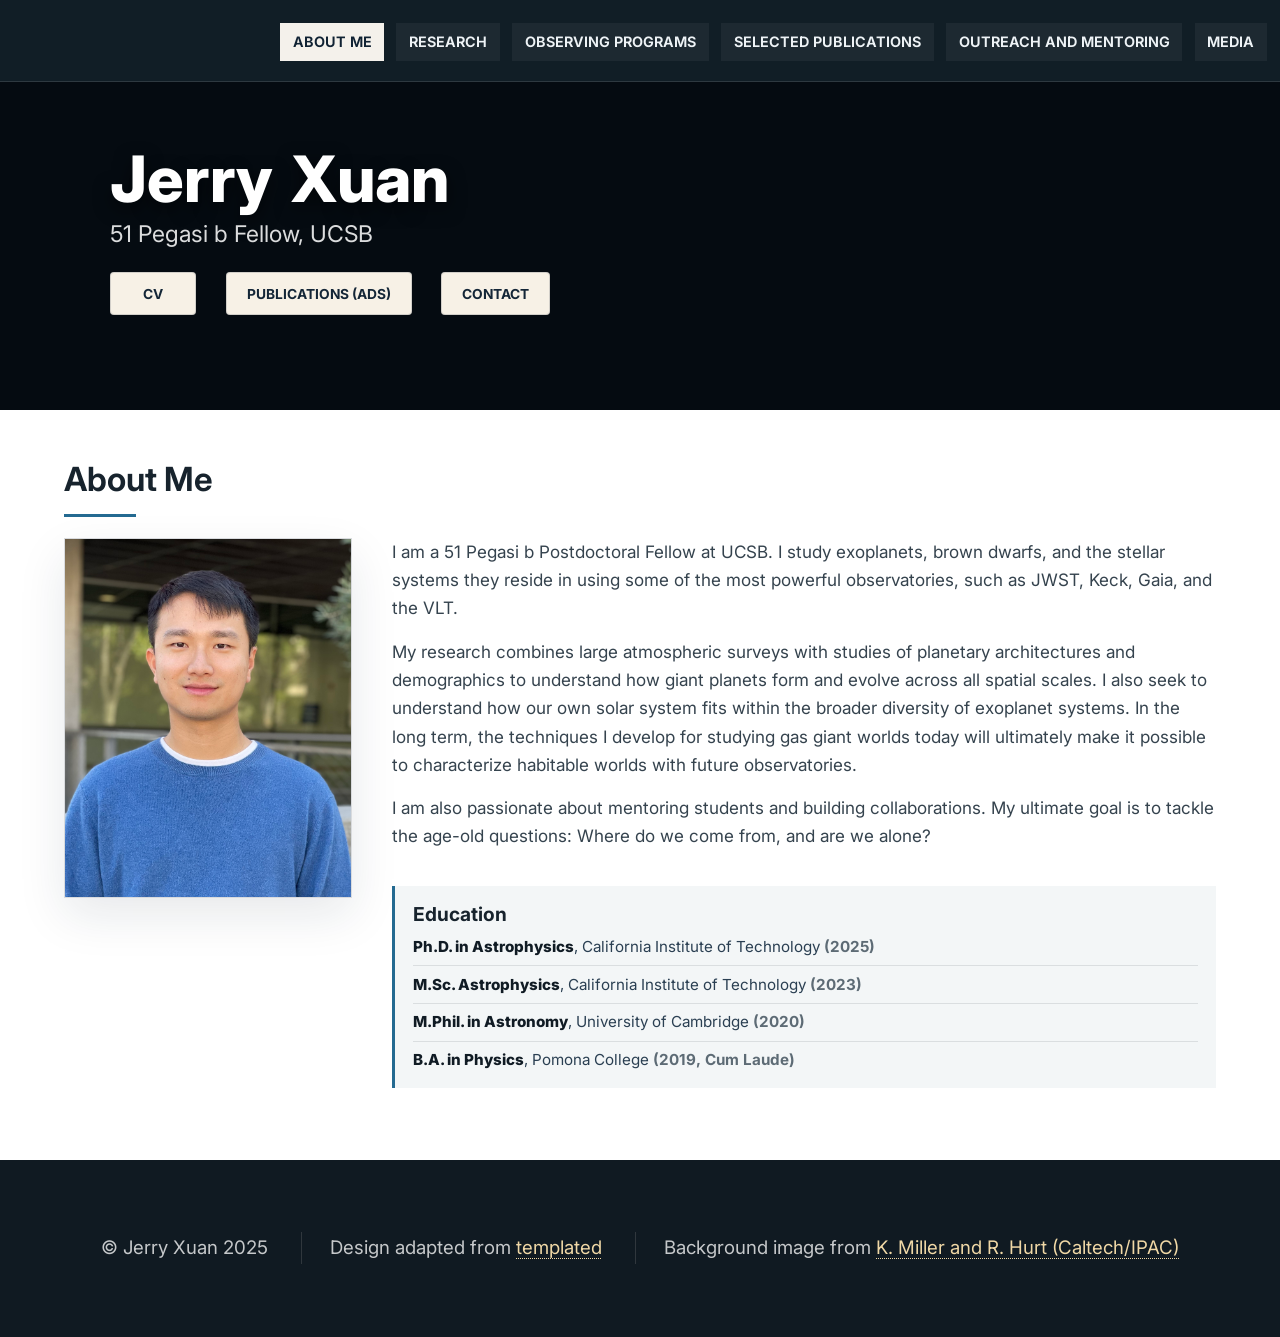
==== index.html @ 03e582b6 "Set site content width to 90 percent" ====
<html><head>
		<title>Jerry Xuan</title>
		<meta charset="utf-8">
		<meta name="viewport" content="width=device-width, initial-scale=1">
		<link rel="stylesheet" href="assets/css/main.css">
		<link rel="icon" href="images/icon.png">
		<link rel="stylesheet" href="assets/css/site-custom.css?v=20261012-margins-6">
		<script type="text/javascript" async="" src="https://www.google-analytics.com/analytics.js"></script><script type="text/javascript" async="" src="https://www.googletagmanager.com/gtag/js?id=G-922QBD04SS&amp;l=dataLayer&amp;cx=c"></script><script async="" src="https://www.googletagmanager.com/gtag/js?id=UA-130484252-1"></script>
		<script>
		  window.dataLayer = window.dataLayer || [];
		  function gtag(){dataLayer.push(arguments);}
		  gtag('js', new Date());
		  gtag('config', 'UA-130484252-1');
		</script>
	</head>
	<body class="landing">

		<!-- Header -->
			<header id="header" class="alt">
					<nav id="nav">
						<ul>
							<li><a href="index.html" class="tab-link active" aria-current="page">About Me</a></li>
							<li><a href="research.html" class="tab-link">Research</a></li>
							<li><a href="observing.html" class="tab-link">Observing Programs</a></li>
							<li><a href="publications.html" class="tab-link">Selected Publications</a></li>
							<li><a href="outreach.html" class="tab-link">Outreach and Mentoring</a></li>
							<li><a href="media.html" class="tab-link">Media</a></li>
						</ul>
					</nav>
				</header>

	<!-- Banner -->
		<section id="banner">
			<h2>Jerry Xuan</h2>
			<p>51 Pegasi b Fellow, UCSB</p>
			<ul class="actions">
				<li><a href="CV_withbib_may2026.pdf" class="button special small">CV</a></li>
				<li><a href="https://ui.adsabs.harvard.edu/search/p_=0&q=orcid%3A%220000-0002-6618-1137&sort=date%20desc%2C%20bibcode%20desc" class="button special small">Publications (ADS)</a></li>
				<li><a href="mailto:jxuan@ucsb.edu" class="button special small">Contact</a></li>
			</ul>
		</section>

		<section id="about" class="wrapper style1">
			<div class="container">
				<header class="major special">
					<h2>About Me</h2>
				</header>
				<div class="about-profile">
					<div class="about-photo">
						<img src="images/cahill.jpg" alt="Jerry Xuan">
					</div>
					<div class="about-text">
						<p>I am a 51 Pegasi b Postdoctoral Fellow at UCSB. I study exoplanets, brown dwarfs, and the stellar systems they reside in using some of the most powerful observatories, such as JWST, Keck, Gaia, and the VLT.</p>
						<p>My research combines large atmospheric surveys with studies of planetary architectures and demographics to understand how giant planets form and evolve across all spatial scales. I also seek to understand how our own solar system fits within the broader diversity of exoplanet systems. In the long term, the techniques I develop for studying gas giant worlds today will ultimately make it possible to characterize habitable worlds with future observatories.</p>
						<p>I am also passionate about mentoring students and building collaborations. My ultimate goal is to tackle the age-old questions: Where do we come from, and are we alone?</p>
					</div>
					<div class="education-section">
						<h3>Education</h3>
						<div class="education-entry">
							<p class="education-line"><b>Ph.D. in Astrophysics</b>, California Institute of Technology <span>(2025)</span></p>
						</div>
						<div class="education-entry">
							<p class="education-line"><b>M.Sc. Astrophysics</b>, California Institute of Technology <span>(2023)</span></p>
						</div>
						<div class="education-entry">
							<p class="education-line"><b>M.Phil. in Astronomy</b>, University of Cambridge <span>(2020)</span></p>
						</div>
						<div class="education-entry">
							<p class="education-line"><b>B.A. in Physics</b>, Pomona College <span>(2019, Cum Laude)</span></p>
						</div>
					</div>
				</div>
			</div>
		</section>

		<!-- Footer -->
			<footer id="footer">
				<div class="container">
					<ul class="copyright" style="font-size:14pt">
						<li>© Jerry Xuan 2025</li>
						<li>Design adapted from <a style="font-family:monospace; color:#3296d9;" href="http://templated.co">templated</a></li>
						<li>Background image from <a style="font-family:monospace; color:#3296d9;" href="https://www.nature.com/articles/s41586-024-08064-x">K. Miller and R. Hurt (Caltech/IPAC)</a></li>
					</ul>
				</div>
			</footer>

		<!-- Scripts -->
			<script src="assets/js/jquery.min.js"></script>
			<script src="assets/js/skel.min.js"></script>
			<script src="assets/js/util.js"></script>
			<script src="assets/js/main.js?v=20260705-publications"></script>

</body></html>
---- assets/css/main.css ----
@import url(font-awesome.min.css);
@import url(https://fonts.googleapis.com/css?family=Raleway:400,700);

/*
	Spatial by TEMPLATED
	templated.co @templatedco
	Released for free under the Creative Commons Attribution 3.0 license (templated.co/license)
*/

/* Reset */

	html, body, div, span, applet, object, iframe, h1, h2, h3, h4, h5, h6, p, blockquote, pre, a, abbr, acronym, address, big, cite, code, del, dfn, em, img, ins, kbd, q, s, samp, small, strike, strong, sub, sup, tt, var, b, u, i, center, dl, dt, dd, ol, ul, li, fieldset, form, label, legend, table, caption, tbody, tfoot, thead, tr, th, td, article, aside, canvas, details, embed, figure, figcaption, footer, header, hgroup, menu, nav, output, ruby, section, summary, time, mark, audio, video {
		margin: 0;
		padding: 0;
		border: 0;
		font-size: 100%;
		font: inherit;
		vertical-align: baseline;
	}

	article, aside, details, figcaption, figure, footer, header, hgroup, menu, nav, section {
		display: block;
	}

	body {
		line-height: 1;
	}

	ol, ul {
		list-style: none;
	}

	blockquote, q {
		quotes: none;
	}

	blockquote:before, blockquote:after, q:before, q:after {
		content: '';
		content: none;
	}

	table {
		border-collapse: collapse;
		border-spacing: 0;
	}

	body {
		-webkit-text-size-adjust: none;
	}

/* Box Model */

	*, *:before, *:after {
		-moz-box-sizing: border-box;
		-webkit-box-sizing: border-box;
		box-sizing: border-box;
	}

/* Containers */

	.container {
		margin-left: auto;
		margin-right: auto;
	}

	.container.\31 25\25 {
		width: 100%;
		max-width: 100em;
		min-width: 80em;
	}

	.container.\37 5\25 {
		width: 60em;
	}

	.container.\35 0\25 {
		width: 40em;
	}

	.container.\32 5\25 {
		width: 20em;
	}

	.container {
		width: 80em;
	}

	@media screen and (max-width: 1680px) {

		.container.\31 25\25 {
			width: 100%;
			max-width: 100em;
			min-width: 80em;
		}

		.container.\37 5\25 {
			width: 60em;
		}

		.container.\35 0\25 {
			width: 40em;
		}

		.container.\32 5\25 {
			width: 20em;
		}

		.container {
			width: 80em;
		}

	}

	@media screen and (max-width: 1280px) {

		.container.\31 25\25 {
			width: 100%;
			max-width: 81.25em;
			min-width: 65em;
		}

		.container.\37 5\25 {
			width: 48.75em;
		}

		.container.\35 0\25 {
			width: 32.5em;
		}

		.container.\32 5\25 {
			width: 16.25em;
		}

		.container {
			width: 65em;
		}

	}

	@media screen and (max-width: 980px) {

		.container.\31 25\25 {
			width: 100%;
			max-width: 112.5%;
			min-width: 90%;
		}

		.container.\37 5\25 {
			width: 67.5%;
		}

		.container.\35 0\25 {
			width: 45%;
		}

		.container.\32 5\25 {
			width: 22.5%;
		}

		.container {
			width: 90%;
		}

	}

	@media screen and (max-width: 736px) {

		.container.\31 25\25 {
			width: 100%;
			max-width: 112.5%;
			min-width: 90%;
		}

		.container.\37 5\25 {
			width: 67.5%;
		}

		.container.\35 0\25 {
			width: 45%;
		}

		.container.\32 5\25 {
			width: 22.5%;
		}

		.container {
			width: 90% !important;
		}

	}

	@media screen and (max-width: 480px) {

		.container.\31 25\25 {
			width: 100%;
			max-width: 112.5%;
			min-width: 90%;
		}

		.container.\37 5\25 {
			width: 67.5%;
		}

		.container.\35 0\25 {
			width: 45%;
		}

		.container.\32 5\25 {
			width: 22.5%;
		}

		.container {
			width: 90% !important;
		}

	}

/* Grid */

	.row {
		border-bottom: solid 1px transparent;
		-moz-box-sizing: border-box;
		-webkit-box-sizing: border-box;
		box-sizing: border-box;
	}

	.row > * {
		float: left;
		-moz-box-sizing: border-box;
		-webkit-box-sizing: border-box;
		box-sizing: border-box;
	}

	.row:after, .row:before {
		content: '';
		display: block;
		clear: both;
		height: 0;
	}

	.row.uniform > * > :first-child {
		margin-top: 0;
	}

	.row.uniform > * > :last-child {
		margin-bottom: 0;
	}

	.row.\30 \25 > * {
		padding: 0 0 0 0em;
	}

	.row.\30 \25 {
		margin: 0 0 -1px 0em;
	}

	.row.uniform.\30 \25 > * {
		padding: 0em 0 0 0em;
	}

	.row.uniform.\30 \25 {
		margin: 0em 0 -1px 0em;
	}

	.row > * {
		padding: 0 0 0 2em;
	}

	.row {
		margin: 0 0 -1px -2em;
	}

	.row.uniform > * {
		padding: 2em 0 0 2em;
	}

	.row.uniform {
		margin: -2em 0 -1px -2em;
	}

	.row.\32 00\25 > * {
		padding: 0 0 0 4em;
	}

	.row.\32 00\25 {
		margin: 0 0 -1px -4em;
	}

	.row.uniform.\32 00\25 > * {
		padding: 4em 0 0 4em;
	}

	.row.uniform.\32 00\25 {
		margin: -4em 0 -1px -4em;
	}

	.row.\31 50\25 > * {
		padding: 0 0 0 3em;
	}

	.row.\31 50\25 {
		margin: 0 0 -1px -3em;
	}

	.row.uniform.\31 50\25 > * {
		padding: 3em 0 0 3em;
	}

	.row.uniform.\31 50\25 {
		margin: -3em 0 -1px -3em;
	}

	.row.\35 0\25 > * {
		padding: 0 0 0 1em;
	}

	.row.\35 0\25 {
		margin: 0 0 -1px -1em;
	}

	.row.uniform.\35 0\25 > * {
		padding: 1em 0 0 1em;
	}

	.row.uniform.\35 0\25 {
		margin: -1em 0 -1px -1em;
	}

	.row.\32 5\25 > * {
		padding: 0 0 0 0.5em;
	}

	.row.\32 5\25 {
		margin: 0 0 -1px -0.5em;
	}

	.row.uniform.\32 5\25 > * {
		padding: 0.5em 0 0 0.5em;
	}

	.row.uniform.\32 5\25 {
		margin: -0.5em 0 -1px -0.5em;
	}

	.\31 2u, .\31 2u\24 {
		width: 100%;
		clear: none;
		margin-left: 0;
	}

	.\31 1u, .\31 1u\24 {
		width: 91.6666666667%;
		clear: none;
		margin-left: 0;
	}

	.\31 0u, .\31 0u\24 {
		width: 83.3333333333%;
		clear: none;
		margin-left: 0;
	}

	.\39 u, .\39 u\24 {
		width: 75%;
		clear: none;
		margin-left: 0;
	}

	.\38 u, .\38 u\24 {
		width: 66.6666666667%;
		clear: none;
		margin-left: 0;
	}

	.\37 u, .\37 u\24 {
		width: 58.3333333333%;
		clear: none;
		margin-left: 0;
	}

	.\36 u, .\36 u\24 {
		width: 50%;
		clear: none;
		margin-left: 0;
	}

	.\35 u, .\35 u\24 {
		width: 41.6666666667%;
		clear: none;
		margin-left: 0;
	}

	.\34 u, .\34 u\24 {
		width: 33.3333333333%;
		clear: none;
		margin-left: 0;
	}

	.\33 u, .\33 u\24 {
		width: 25%;
		clear: none;
		margin-left: 0;
	}

	.\32 u, .\32 u\24 {
		width: 16.6666666667%;
		clear: none;
		margin-left: 0;
	}

	.\31 u, .\31 u\24 {
		width: 8.3333333333%;
		clear: none;
		margin-left: 0;
	}

	.\31 2u\24 + *,
	.\31 1u\24 + *,
	.\31 0u\24 + *,
	.\39 u\24 + *,
	.\38 u\24 + *,
	.\37 u\24 + *,
	.\36 u\24 + *,
	.\35 u\24 + *,
	.\34 u\24 + *,
	.\33 u\24 + *,
	.\32 u\24 + *,
	.\31 u\24 + * {
		clear: left;
	}

	.\-11u {
		margin-left: 91.66667%;
	}

	.\-10u {
		margin-left: 83.33333%;
	}

	.\-9u {
		margin-left: 75%;
	}

	.\-8u {
		margin-left: 66.66667%;
	}

	.\-7u {
		margin-left: 58.33333%;
	}

	.\-6u {
		margin-left: 50%;
	}

	.\-5u {
		margin-left: 41.66667%;
	}

	.\-4u {
		margin-left: 33.33333%;
	}

	.\-3u {
		margin-left: 25%;
	}

	.\-2u {
		margin-left: 16.66667%;
	}

	.\-1u {
		margin-left: 8.33333%;
	}

	@media screen and (max-width: 1680px) {

		.row > * {
			padding: 0 0 0 2em;
		}

		.row {
			margin: 0 0 -1px -2em;
		}

		.row.uniform > * {
			padding: 2em 0 0 2em;
		}

		.row.uniform {
			margin: -2em 0 -1px -2em;
		}

		.row.\32 00\25 > * {
			padding: 0 0 0 4em;
		}

		.row.\32 00\25 {
			margin: 0 0 -1px -4em;
		}

		.row.uniform.\32 00\25 > * {
			padding: 4em 0 0 4em;
		}

		.row.uniform.\32 00\25 {
			margin: -4em 0 -1px -4em;
		}

		.row.\31 50\25 > * {
			padding: 0 0 0 3em;
		}

		.row.\31 50\25 {
			margin: 0 0 -1px -3em;
		}

		.row.uniform.\31 50\25 > * {
			padding: 3em 0 0 3em;
		}

		.row.uniform.\31 50\25 {
			margin: -3em 0 -1px -3em;
		}

		.row.\35 0\25 > * {
			padding: 0 0 0 1em;
		}

		.row.\35 0\25 {
			margin: 0 0 -1px -1em;
		}

		.row.uniform.\35 0\25 > * {
			padding: 1em 0 0 1em;
		}

		.row.uniform.\35 0\25 {
			margin: -1em 0 -1px -1em;
		}

		.row.\32 5\25 > * {
			padding: 0 0 0 0.5em;
		}

		.row.\32 5\25 {
			margin: 0 0 -1px -0.5em;
		}

		.row.uniform.\32 5\25 > * {
			padding: 0.5em 0 0 0.5em;
		}

		.row.uniform.\32 5\25 {
			margin: -0.5em 0 -1px -0.5em;
		}

		.\31 2u\28xlarge\29, .\31 2u\24\28xlarge\29 {
			width: 100%;
			clear: none;
			margin-left: 0;
		}

		.\31 1u\28xlarge\29, .\31 1u\24\28xlarge\29 {
			width: 91.6666666667%;
			clear: none;
			margin-left: 0;
		}

		.\31 0u\28xlarge\29, .\31 0u\24\28xlarge\29 {
			width: 83.3333333333%;
			clear: none;
			margin-left: 0;
		}

		.\39 u\28xlarge\29, .\39 u\24\28xlarge\29 {
			width: 75%;
			clear: none;
			margin-left: 0;
		}

		.\38 u\28xlarge\29, .\38 u\24\28xlarge\29 {
			width: 66.6666666667%;
			clear: none;
			margin-left: 0;
		}

		.\37 u\28xlarge\29, .\37 u\24\28xlarge\29 {
			width: 58.3333333333%;
			clear: none;
			margin-left: 0;
		}

		.\36 u\28xlarge\29, .\36 u\24\28xlarge\29 {
			width: 50%;
			clear: none;
			margin-left: 0;
		}

		.\35 u\28xlarge\29, .\35 u\24\28xlarge\29 {
			width: 41.6666666667%;
			clear: none;
			margin-left: 0;
		}

		.\34 u\28xlarge\29, .\34 u\24\28xlarge\29 {
			width: 33.3333333333%;
			clear: none;
			margin-left: 0;
		}

		.\33 u\28xlarge\29, .\33 u\24\28xlarge\29 {
			width: 25%;
			clear: none;
			margin-left: 0;
		}

		.\32 u\28xlarge\29, .\32 u\24\28xlarge\29 {
			width: 16.6666666667%;
			clear: none;
			margin-left: 0;
		}

		.\31 u\28xlarge\29, .\31 u\24\28xlarge\29 {
			width: 8.3333333333%;
			clear: none;
			margin-left: 0;
		}

		.\31 2u\24\28xlarge\29 + *,
		.\31 1u\24\28xlarge\29 + *,
		.\31 0u\24\28xlarge\29 + *,
		.\39 u\24\28xlarge\29 + *,
		.\38 u\24\28xlarge\29 + *,
		.\37 u\24\28xlarge\29 + *,
		.\36 u\24\28xlarge\29 + *,
		.\35 u\24\28xlarge\29 + *,
		.\34 u\24\28xlarge\29 + *,
		.\33 u\24\28xlarge\29 + *,
		.\32 u\24\28xlarge\29 + *,
		.\31 u\24\28xlarge\29 + * {
			clear: left;
		}

		.\-11u\28xlarge\29 {
			margin-left: 91.66667%;
		}

		.\-10u\28xlarge\29 {
			margin-left: 83.33333%;
		}

		.\-9u\28xlarge\29 {
			margin-left: 75%;
		}

		.\-8u\28xlarge\29 {
			margin-left: 66.66667%;
		}

		.\-7u\28xlarge\29 {
			margin-left: 58.33333%;
		}

		.\-6u\28xlarge\29 {
			margin-left: 50%;
		}

		.\-5u\28xlarge\29 {
			margin-left: 41.66667%;
		}

		.\-4u\28xlarge\29 {
			margin-left: 33.33333%;
		}

		.\-3u\28xlarge\29 {
			margin-left: 25%;
		}

		.\-2u\28xlarge\29 {
			margin-left: 16.66667%;
		}

		.\-1u\28xlarge\29 {
			margin-left: 8.33333%;
		}

	}

	@media screen and (max-width: 1280px) {

		.row > * {
			padding: 0 0 0 1.5em;
		}

		.row {
			margin: 0 0 -1px -1.5em;
		}

		.row.uniform > * {
			padding: 1.5em 0 0 1.5em;
		}

		.row.uniform {
			margin: -1.5em 0 -1px -1.5em;
		}

		.row.\32 00\25 > * {
			padding: 0 0 0 3em;
		}

		.row.\32 00\25 {
			margin: 0 0 -1px -3em;
		}

		.row.uniform.\32 00\25 > * {
			padding: 3em 0 0 3em;
		}

		.row.uniform.\32 00\25 {
			margin: -3em 0 -1px -3em;
		}

		.row.\31 50\25 > * {
			padding: 0 0 0 2.25em;
		}

		.row.\31 50\25 {
			margin: 0 0 -1px -2.25em;
		}

		.row.uniform.\31 50\25 > * {
			padding: 2.25em 0 0 2.25em;
		}

		.row.uniform.\31 50\25 {
			margin: -2.25em 0 -1px -2.25em;
		}

		.row.\35 0\25 > * {
			padding: 0 0 0 0.75em;
		}

		.row.\35 0\25 {
			margin: 0 0 -1px -0.75em;
		}

		.row.uniform.\35 0\25 > * {
			padding: 0.75em 0 0 0.75em;
		}

		.row.uniform.\35 0\25 {
			margin: -0.75em 0 -1px -0.75em;
		}

		.row.\32 5\25 > * {
			padding: 0 0 0 0.375em;
		}

		.row.\32 5\25 {
			margin: 0 0 -1px -0.375em;
		}

		.row.uniform.\32 5\25 > * {
			padding: 0.375em 0 0 0.375em;
		}

		.row.uniform.\32 5\25 {
			margin: -0.375em 0 -1px -0.375em;
		}

		.\31 2u\28large\29, .\31 2u\24\28large\29 {
			width: 100%;
			clear: none;
			margin-left: 0;
		}

		.\31 1u\28large\29, .\31 1u\24\28large\29 {
			width: 91.6666666667%;
			clear: none;
			margin-left: 0;
		}

		.\31 0u\28large\29, .\31 0u\24\28large\29 {
			width: 83.3333333333%;
			clear: none;
			margin-left: 0;
		}

		.\39 u\28large\29, .\39 u\24\28large\29 {
			width: 75%;
			clear: none;
			margin-left: 0;
		}

		.\38 u\28large\29, .\38 u\24\28large\29 {
			width: 66.6666666667%;
			clear: none;
			margin-left: 0;
		}

		.\37 u\28large\29, .\37 u\24\28large\29 {
			width: 58.3333333333%;
			clear: none;
			margin-left: 0;
		}

		.\36 u\28large\29, .\36 u\24\28large\29 {
			width: 50%;
			clear: none;
			margin-left: 0;
		}

		.\35 u\28large\29, .\35 u\24\28large\29 {
			width: 41.6666666667%;
			clear: none;
			margin-left: 0;
		}

		.\34 u\28large\29, .\34 u\24\28large\29 {
			width: 33.3333333333%;
			clear: none;
			margin-left: 0;
		}

		.\33 u\28large\29, .\33 u\24\28large\29 {
			width: 25%;
			clear: none;
			margin-left: 0;
		}

		.\32 u\28large\29, .\32 u\24\28large\29 {
			width: 16.6666666667%;
			clear: none;
			margin-left: 0;
		}

		.\31 u\28large\29, .\31 u\24\28large\29 {
			width: 8.3333333333%;
			clear: none;
			margin-left: 0;
		}

		.\31 2u\24\28large\29 + *,
		.\31 1u\24\28large\29 + *,
		.\31 0u\24\28large\29 + *,
		.\39 u\24\28large\29 + *,
		.\38 u\24\28large\29 + *,
		.\37 u\24\28large\29 + *,
		.\36 u\24\28large\29 + *,
		.\35 u\24\28large\29 + *,
		.\34 u\24\28large\29 + *,
		.\33 u\24\28large\29 + *,
		.\32 u\24\28large\29 + *,
		.\31 u\24\28large\29 + * {
			clear: left;
		}

		.\-11u\28large\29 {
			margin-left: 91.66667%;
		}

		.\-10u\28large\29 {
			margin-left: 83.33333%;
		}

		.\-9u\28large\29 {
			margin-left: 75%;
		}

		.\-8u\28large\29 {
			margin-left: 66.66667%;
		}

		.\-7u\28large\29 {
			margin-left: 58.33333%;
		}

		.\-6u\28large\29 {
			margin-left: 50%;
		}

		.\-5u\28large\29 {
			margin-left: 41.66667%;
		}

		.\-4u\28large\29 {
			margin-left: 33.33333%;
		}

		.\-3u\28large\29 {
			margin-left: 25%;
		}

		.\-2u\28large\29 {
			margin-left: 16.66667%;
		}

		.\-1u\28large\29 {
			margin-left: 8.33333%;
		}

	}

	@media screen and (max-width: 980px) {

		.row > * {
			padding: 0 0 0 1.5em;
		}

		.row {
			margin: 0 0 -1px -1.5em;
		}

		.row.uniform > * {
			padding: 1.5em 0 0 1.5em;
		}

		.row.uniform {
			margin: -1.5em 0 -1px -1.5em;
		}

		.row.\32 00\25 > * {
			padding: 0 0 0 3em;
		}

		.row.\32 00\25 {
			margin: 0 0 -1px -3em;
		}

		.row.uniform.\32 00\25 > * {
			padding: 3em 0 0 3em;
		}

		.row.uniform.\32 00\25 {
			margin: -3em 0 -1px -3em;
		}

		.row.\31 50\25 > * {
			padding: 0 0 0 2.25em;
		}

		.row.\31 50\25 {
			margin: 0 0 -1px -2.25em;
		}

		.row.uniform.\31 50\25 > * {
			padding: 2.25em 0 0 2.25em;
		}

		.row.uniform.\31 50\25 {
			margin: -2.25em 0 -1px -2.25em;
		}

		.row.\35 0\25 > * {
			padding: 0 0 0 0.75em;
		}

		.row.\35 0\25 {
			margin: 0 0 -1px -0.75em;
		}

		.row.uniform.\35 0\25 > * {
			padding: 0.75em 0 0 0.75em;
		}

		.row.uniform.\35 0\25 {
			margin: -0.75em 0 -1px -0.75em;
		}

		.row.\32 5\25 > * {
			padding: 0 0 0 0.375em;
		}

		.row.\32 5\25 {
			margin: 0 0 -1px -0.375em;
		}

		.row.uniform.\32 5\25 > * {
			padding: 0.375em 0 0 0.375em;
		}

		.row.uniform.\32 5\25 {
			margin: -0.375em 0 -1px -0.375em;
		}

		.\31 2u\28medium\29, .\31 2u\24\28medium\29 {
			width: 100%;
			clear: none;
			margin-left: 0;
		}

		.\31 1u\28medium\29, .\31 1u\24\28medium\29 {
			width: 91.6666666667%;
			clear: none;
			margin-left: 0;
		}

		.\31 0u\28medium\29, .\31 0u\24\28medium\29 {
			width: 83.3333333333%;
			clear: none;
			margin-left: 0;
		}

		.\39 u\28medium\29, .\39 u\24\28medium\29 {
			width: 75%;
			clear: none;
			margin-left: 0;
		}

		.\38 u\28medium\29, .\38 u\24\28medium\29 {
			width: 66.6666666667%;
			clear: none;
			margin-left: 0;
		}

		.\37 u\28medium\29, .\37 u\24\28medium\29 {
			width: 58.3333333333%;
			clear: none;
			margin-left: 0;
		}

		.\36 u\28medium\29, .\36 u\24\28medium\29 {
			width: 50%;
			clear: none;
			margin-left: 0;
		}

		.\35 u\28medium\29, .\35 u\24\28medium\29 {
			width: 41.6666666667%;
			clear: none;
			margin-left: 0;
		}

		.\34 u\28medium\29, .\34 u\24\28medium\29 {
			width: 33.3333333333%;
			clear: none;
			margin-left: 0;
		}

		.\33 u\28medium\29, .\33 u\24\28medium\29 {
			width: 25%;
			clear: none;
			margin-left: 0;
		}

		.\32 u\28medium\29, .\32 u\24\28medium\29 {
			width: 16.6666666667%;
			clear: none;
			margin-left: 0;
		}

		.\31 u\28medium\29, .\31 u\24\28medium\29 {
			width: 8.3333333333%;
			clear: none;
			margin-left: 0;
		}

		.\31 2u\24\28medium\29 + *,
		.\31 1u\24\28medium\29 + *,
		.\31 0u\24\28medium\29 + *,
		.\39 u\24\28medium\29 + *,
		.\38 u\24\28medium\29 + *,
		.\37 u\24\28medium\29 + *,
		.\36 u\24\28medium\29 + *,
		.\35 u\24\28medium\29 + *,
		.\34 u\24\28medium\29 + *,
		.\33 u\24\28medium\29 + *,
		.\32 u\24\28medium\29 + *,
		.\31 u\24\28medium\29 + * {
			clear: left;
		}

		.\-11u\28medium\29 {
			margin-left: 91.66667%;
		}

		.\-10u\28medium\29 {
			margin-left: 83.33333%;
		}

		.\-9u\28medium\29 {
			margin-left: 75%;
		}

		.\-8u\28medium\29 {
			margin-left: 66.66667%;
		}

		.\-7u\28medium\29 {
			margin-left: 58.33333%;
		}

		.\-6u\28medium\29 {
			margin-left: 50%;
		}

		.\-5u\28medium\29 {
			margin-left: 41.66667%;
		}

		.\-4u\28medium\29 {
			margin-left: 33.33333%;
		}

		.\-3u\28medium\29 {
			margin-left: 25%;
		}

		.\-2u\28medium\29 {
			margin-left: 16.66667%;
		}

		.\-1u\28medium\29 {
			margin-left: 8.33333%;
		}

	}

	@media screen and (max-width: 736px) {

		.row > * {
			padding: 0 0 0 1.25em;
		}

		.row {
			margin: 0 0 -1px -1.25em;
		}

		.row.uniform > * {
			padding: 1.25em 0 0 1.25em;
		}

		.row.uniform {
			margin: -1.25em 0 -1px -1.25em;
		}

		.row.\32 00\25 > * {
			padding: 0 0 0 2.5em;
		}

		.row.\32 00\25 {
			margin: 0 0 -1px -2.5em;
		}

		.row.uniform.\32 00\25 > * {
			padding: 2.5em 0 0 2.5em;
		}

		.row.uniform.\32 00\25 {
			margin: -2.5em 0 -1px -2.5em;
		}

		.row.\31 50\25 > * {
			padding: 0 0 0 1.875em;
		}

		.row.\31 50\25 {
			margin: 0 0 -1px -1.875em;
		}

		.row.uniform.\31 50\25 > * {
			padding: 1.875em 0 0 1.875em;
		}

		.row.uniform.\31 50\25 {
			margin: -1.875em 0 -1px -1.875em;
		}

		.row.\35 0\25 > * {
			padding: 0 0 0 0.625em;
		}

		.row.\35 0\25 {
			margin: 0 0 -1px -0.625em;
		}

		.row.uniform.\35 0\25 > * {
			padding: 0.625em 0 0 0.625em;
		}

		.row.uniform.\35 0\25 {
			margin: -0.625em 0 -1px -0.625em;
		}

		.row.\32 5\25 > * {
			padding: 0 0 0 0.3125em;
		}

		.row.\32 5\25 {
			margin: 0 0 -1px -0.3125em;
		}

		.row.uniform.\32 5\25 > * {
			padding: 0.3125em 0 0 0.3125em;
		}

		.row.uniform.\32 5\25 {
			margin: -0.3125em 0 -1px -0.3125em;
		}

		.\31 2u\28small\29, .\31 2u\24\28small\29 {
			width: 100%;
			clear: none;
			margin-left: 0;
		}

		.\31 1u\28small\29, .\31 1u\24\28small\29 {
			width: 91.6666666667%;
			clear: none;
			margin-left: 0;
		}

		.\31 0u\28small\29, .\31 0u\24\28small\29 {
			width: 83.3333333333%;
			clear: none;
			margin-left: 0;
		}

		.\39 u\28small\29, .\39 u\24\28small\29 {
			width: 75%;
			clear: none;
			margin-left: 0;
		}

		.\38 u\28small\29, .\38 u\24\28small\29 {
			width: 66.6666666667%;
			clear: none;
			margin-left: 0;
		}

		.\37 u\28small\29, .\37 u\24\28small\29 {
			width: 58.3333333333%;
			clear: none;
			margin-left: 0;
		}

		.\36 u\28small\29, .\36 u\24\28small\29 {
			width: 50%;
			clear: none;
			margin-left: 0;
		}

		.\35 u\28small\29, .\35 u\24\28small\29 {
			width: 41.6666666667%;
			clear: none;
			margin-left: 0;
		}

		.\34 u\28small\29, .\34 u\24\28small\29 {
			width: 33.3333333333%;
			clear: none;
			margin-left: 0;
		}

		.\33 u\28small\29, .\33 u\24\28small\29 {
			width: 25%;
			clear: none;
			margin-left: 0;
		}

		.\32 u\28small\29, .\32 u\24\28small\29 {
			width: 16.6666666667%;
			clear: none;
			margin-left: 0;
		}

		.\31 u\28small\29, .\31 u\24\28small\29 {
			width: 8.3333333333%;
			clear: none;
			margin-left: 0;
		}

		.\31 2u\24\28small\29 + *,
		.\31 1u\24\28small\29 + *,
		.\31 0u\24\28small\29 + *,
		.\39 u\24\28small\29 + *,
		.\38 u\24\28small\29 + *,
		.\37 u\24\28small\29 + *,
		.\36 u\24\28small\29 + *,
		.\35 u\24\28small\29 + *,
		.\34 u\24\28small\29 + *,
		.\33 u\24\28small\29 + *,
		.\32 u\24\28small\29 + *,
		.\31 u\24\28small\29 + * {
			clear: left;
		}

		.\-11u\28small\29 {
			margin-left: 91.66667%;
		}

		.\-10u\28small\29 {
			margin-left: 83.33333%;
		}

		.\-9u\28small\29 {
			margin-left: 75%;
		}

		.\-8u\28small\29 {
			margin-left: 66.66667%;
		}

		.\-7u\28small\29 {
			margin-left: 58.33333%;
		}

		.\-6u\28small\29 {
			margin-left: 50%;
		}

		.\-5u\28small\29 {
			margin-left: 41.66667%;
		}

		.\-4u\28small\29 {
			margin-left: 33.33333%;
		}

		.\-3u\28small\29 {
			margin-left: 25%;
		}

		.\-2u\28small\29 {
			margin-left: 16.66667%;
		}

		.\-1u\28small\29 {
			margin-left: 8.33333%;
		}

	}

	@media screen and (max-width: 480px) {

		.row > * {
			padding: 0 0 0 1.25em;
		}

		.row {
			margin: 0 0 -1px -1.25em;
		}

		.row.uniform > * {
			padding: 1.25em 0 0 1.25em;
		}

		.row.uniform {
			margin: -1.25em 0 -1px -1.25em;
		}

		.row.\32 00\25 > * {
			padding: 0 0 0 2.5em;
		}

		.row.\32 00\25 {
			margin: 0 0 -1px -2.5em;
		}

		.row.uniform.\32 00\25 > * {
			padding: 2.5em 0 0 2.5em;
		}

		.row.uniform.\32 00\25 {
			margin: -2.5em 0 -1px -2.5em;
		}

		.row.\31 50\25 > * {
			padding: 0 0 0 1.875em;
		}

		.row.\31 50\25 {
			margin: 0 0 -1px -1.875em;
		}

		.row.uniform.\31 50\25 > * {
			padding: 1.875em 0 0 1.875em;
		}

		.row.uniform.\31 50\25 {
			margin: -1.875em 0 -1px -1.875em;
		}

		.row.\35 0\25 > * {
			padding: 0 0 0 0.625em;
		}

		.row.\35 0\25 {
			margin: 0 0 -1px -0.625em;
		}

		.row.uniform.\35 0\25 > * {
			padding: 0.625em 0 0 0.625em;
		}

		.row.uniform.\35 0\25 {
			margin: -0.625em 0 -1px -0.625em;
		}

		.row.\32 5\25 > * {
			padding: 0 0 0 0.3125em;
		}

		.row.\32 5\25 {
			margin: 0 0 -1px -0.3125em;
		}

		.row.uniform.\32 5\25 > * {
			padding: 0.3125em 0 0 0.3125em;
		}

		.row.uniform.\32 5\25 {
			margin: -0.3125em 0 -1px -0.3125em;
		}

		.\31 2u\28xsmall\29, .\31 2u\24\28xsmall\29 {
			width: 100%;
			clear: none;
			margin-left: 0;
		}

		.\31 1u\28xsmall\29, .\31 1u\24\28xsmall\29 {
			width: 91.6666666667%;
			clear: none;
			margin-left: 0;
		}

		.\31 0u\28xsmall\29, .\31 0u\24\28xsmall\29 {
			width: 83.3333333333%;
			clear: none;
			margin-left: 0;
		}

		.\39 u\28xsmall\29, .\39 u\24\28xsmall\29 {
			width: 75%;
			clear: none;
			margin-left: 0;
		}

		.\38 u\28xsmall\29, .\38 u\24\28xsmall\29 {
			width: 66.6666666667%;
			clear: none;
			margin-left: 0;
		}

		.\37 u\28xsmall\29, .\37 u\24\28xsmall\29 {
			width: 58.3333333333%;
			clear: none;
			margin-left: 0;
		}

		.\36 u\28xsmall\29, .\36 u\24\28xsmall\29 {
			width: 50%;
			clear: none;
			margin-left: 0;
		}

		.\35 u\28xsmall\29, .\35 u\24\28xsmall\29 {
			width: 41.6666666667%;
			clear: none;
			margin-left: 0;
		}

		.\34 u\28xsmall\29, .\34 u\24\28xsmall\29 {
			width: 33.3333333333%;
			clear: none;
			margin-left: 0;
		}

		.\33 u\28xsmall\29, .\33 u\24\28xsmall\29 {
			width: 25%;
			clear: none;
			margin-left: 0;
		}

		.\32 u\28xsmall\29, .\32 u\24\28xsmall\29 {
			width: 16.6666666667%;
			clear: none;
			margin-left: 0;
		}

		.\31 u\28xsmall\29, .\31 u\24\28xsmall\29 {
			width: 8.3333333333%;
			clear: none;
			margin-left: 0;
		}

		.\31 2u\24\28xsmall\29 + *,
		.\31 1u\24\28xsmall\29 + *,
		.\31 0u\24\28xsmall\29 + *,
		.\39 u\24\28xsmall\29 + *,
		.\38 u\24\28xsmall\29 + *,
		.\37 u\24\28xsmall\29 + *,
		.\36 u\24\28xsmall\29 + *,
		.\35 u\24\28xsmall\29 + *,
		.\34 u\24\28xsmall\29 + *,
		.\33 u\24\28xsmall\29 + *,
		.\32 u\24\28xsmall\29 + *,
		.\31 u\24\28xsmall\29 + * {
			clear: left;
		}

		.\-11u\28xsmall\29 {
			margin-left: 91.66667%;
		}

		.\-10u\28xsmall\29 {
			margin-left: 83.33333%;
		}

		.\-9u\28xsmall\29 {
			margin-left: 75%;
		}

		.\-8u\28xsmall\29 {
			margin-left: 66.66667%;
		}

		.\-7u\28xsmall\29 {
			margin-left: 58.33333%;
		}

		.\-6u\28xsmall\29 {
			margin-left: 50%;
		}

		.\-5u\28xsmall\29 {
			margin-left: 41.66667%;
		}

		.\-4u\28xsmall\29 {
			margin-left: 33.33333%;
		}

		.\-3u\28xsmall\29 {
			margin-left: 25%;
		}

		.\-2u\28xsmall\29 {
			margin-left: 16.66667%;
		}

		.\-1u\28xsmall\29 {
			margin-left: 8.33333%;
		}

	}

/* Basic */

	@-ms-viewport {
		width: device-width;
	}

	body {
		-ms-overflow-style: scrollbar;
	}

	@media screen and (max-width: 480px) {

		html, body {
			min-width: 320px;
		}

	}

	body {
		background: #fff;
		padding-top: 6em;
	}

		body.landing {
			padding-top: 0 !important;
		}

		@media screen and (max-width: 980px) {

			body {
				padding-top: 2em;
			}

		}

		body.is-loading *, body.is-loading *:before, body.is-loading *:after {
			-moz-animation: none !important;
			-webkit-animation: none !important;
			-ms-animation: none !important;
			animation: none !important;
			-moz-transition: none !important;
			-webkit-transition: none !important;
			-ms-transition: none !important;
			transition: none !important;
		}

/* Type */

	body {
		background-color: #fff;
		color: #666;
	}

	body, input, select, textarea {
		font-family: "Raleway", Arial, Helvetica, sans-serif;
		font-size: 15pt;
		font-weight: 400;
		line-height: 2em;
	}

		@media screen and (max-width: 1680px) {

			body, input, select, textarea {
				font-size: 11pt;
			}

		}

		@media screen and (max-width: 1280px) {

			body, input, select, textarea {
				font-size: 11pt;
			}

		}

		@media screen and (max-width: 980px) {

			body, input, select, textarea {
				font-size: 12pt;
			}

		}

		@media screen and (max-width: 736px) {

			body, input, select, textarea {
				font-size: 12pt;
			}

		}

		@media screen and (max-width: 480px) {

			body, input, select, textarea {
				font-size: 12pt;
			}

		}

	a {
		text-decoration: underline;
		color: #f32853;
	}

		a:hover {
			text-decoration: none;
		}

	strong, b {
		color: #484848;
		font-weight: 700;
	}

	em, i {
		font-style: italic;
	}

	p {
		margin: 0 0 2em 0;
	}

	h1, h2, h3, h4, h5, h6 {
		color: #484848;
		font-weight: 700;
		line-height: 1em;
		margin: 0 0 1em 0;
		/*text-transform: uppercase;*/
	}

		h1 a, h2 a, h3 a, h4 a, h5 a, h6 a {
			color: inherit;
			text-decoration: none;
		}

	h2 {
		font-size: 1.75em;
		line-height: 1.5em;
	}

	h3 {
		font-size: 1.35em;
		line-height: 1.5em;
	}

	h4 {
		font-size: 1.1em;
		line-height: 1.5em;
	}

	h5 {
		font-size: 0.9em;
		line-height: 1.5em;
	}

	h6 {
		font-size: 0.7em;
		line-height: 1.5em;
	}

	sub {
		font-size: 0.8em;
		position: relative;
		top: 0.5em;
	}

	sup {
		font-size: 0.8em;
		position: relative;
		top: -0.5em;
	}

	blockquote {
		border-left: solid 4px;
		font-style: italic;
		margin: 0 0 2em 0;
		padding: 0.5em 0 0.5em 2em;
	}

	code {
		background: rgba(144, 144, 144, 0.075);
		border-radius: 4px;
		border: solid 1px;
		font-family: "Courier New", monospace;
		font-size: 0.9em;
		margin: 0 0.25em;
		padding: 0.25em 0.65em;
	}

	pre {
		-webkit-overflow-scrolling: touch;
		font-family: "Courier New", monospace;
		font-size: 0.9em;
		margin: 0 0 2em 0;
	}

		pre code {
			display: block;
			line-height: 1.75;
			padding: 1em 1.5em;
			overflow-x: auto;
		}

	hr {
		border: 0;
		border-bottom: solid 1px rgba(144, 144, 144, 0.25);
		margin: 2em 0;
	}

		hr.major {
			margin: 3em 0;
		}

	.align-left {
		text-align: left;
	}

	.align-center {
		text-align: center;
	}

	.align-right {
		text-align: right;
	}

/* Box */

	.box {
		border-radius: 4px;
		border: solid 1px rgba(144, 144, 144, 0.25);
		margin-bottom: 2em;
		padding: 1.5em;
	}

		.box > :last-child,
		.box > :last-child > :last-child,
		.box > :last-child > :last-child > :last-child {
			margin-bottom: 0;
		}

		.box.alt {
			border: 0;
			border-radius: 0;
			padding: 0;
		}

/* Button */

	input[type="submit"],
	input[type="reset"],
	input[type="button"],
	button,
	.button {
		-moz-appearance: none;
		-webkit-appearance: none;
		-ms-appearance: none;
		appearance: none;
		-moz-transition: background-color 0.2s ease-in-out, color 0.2s ease-in-out;
		-webkit-transition: background-color 0.2s ease-in-out, color 0.2s ease-in-out;
		-ms-transition: background-color 0.2s ease-in-out, color 0.2s ease-in-out;
		transition: background-color 0.2s ease-in-out, color 0.2s ease-in-out;
		background-color: #323037;
		border-radius: 4px;
		color: #ffffff !important;
		border: 0;
		cursor: pointer;
		display: inline-block;
		font-weight: 700;
		height: 3.15em;
		line-height: 3.25em;
		padding: 0 2.2em;
		text-align: center;
		text-decoration: none;
		/*text-transform: uppercase;*/
		white-space: nowrap;
	}

		input[type="submit"]:hover,
		input[type="reset"]:hover,
		input[type="button"]:hover,
		button:hover,
		.button:hover {
			background-color: #3e3c45;
		}

		input[type="submit"]:active,
		input[type="reset"]:active,
		input[type="button"]:active,
		button:active,
		.button:active {
			background-color: #262429;
		}

		input[type="submit"].icon,
		input[type="reset"].icon,
		input[type="button"].icon,
		button.icon,
		.button.icon {
			padding-left: 1.35em;
		}

			input[type="submit"].icon:before,
			input[type="reset"].icon:before,
			input[type="button"].icon:before,
			button.icon:before,
			.button.icon:before {
				margin-right: 0.5em;
			}

		input[type="submit"].fit,
		input[type="reset"].fit,
		input[type="button"].fit,
		button.fit,
		.button.fit {
			display: block;
			margin: 0 0 1em 0;
			width: 100%;
		}

		input[type="submit"].small,
		input[type="reset"].small,
		input[type="button"].small,
		button.small,
		.button.small {
			font-size: 0.8em;
		}

		input[type="submit"].big,
		input[type="reset"].big,
		input[type="button"].big,
		button.big,
		.button.big {
			font-size: 1.35em;
		}

		input[type="submit"].disabled, input[type="submit"]:disabled,
		input[type="reset"].disabled,
		input[type="reset"]:disabled,
		input[type="button"].disabled,
		input[type="button"]:disabled,
		button.disabled,
		button:disabled,
		.button.disabled,
		.button:disabled {
			-moz-pointer-events: none;
			-webkit-pointer-events: none;
			-ms-pointer-events: none;
			pointer-events: none;
			background-color: #666 !important;
			box-shadow: inset 0 -0.15em 0 0 rgba(0, 0, 0, 0.15);
			color: #fff !important;
			cursor: default;
			opacity: 0.25;
		}

		input[type="submit"].alt,
		input[type="reset"].alt,
		input[type="button"].alt,
		button.alt,
		.button.alt {
			background-color: transparent;
			box-shadow: inset 0 0 0 2px rgba(144, 144, 144, 0.25);
			color: #484848 !important;
		}

			input[type="submit"].alt:hover,
			input[type="reset"].alt:hover,
			input[type="button"].alt:hover,
			button.alt:hover,
			.button.alt:hover {
				background-color: rgba(144, 144, 144, 0.075);
			}

			input[type="submit"].alt:active,
			input[type="reset"].alt:active,
			input[type="button"].alt:active,
			button.alt:active,
			.button.alt:active {
				background-color: rgba(144, 144, 144, 0.2);
			}

			input[type="submit"].alt.icon:before,
			input[type="reset"].alt.icon:before,
			input[type="button"].alt.icon:before,
			button.alt.icon:before,
			.button.alt.icon:before {
				color: #aaa;
			}

		input[type="submit"].special,
		input[type="reset"].special,
		input[type="button"].special,
		button.special,
		.button.special {
			background-color: #3296d9;
			color: #ffffff !important;
		}

			input[type="submit"].special:hover,
			input[type="reset"].special:hover,
			input[type="button"].special:hover,
			button.special:hover,
			.button.special:hover {
				background-color: #6ecae6;
			}

			input[type="submit"].special:active,
			input[type="reset"].special:active,
			input[type="button"].special:active,
			button.special:active,
			.button.special:active {
				background-color: #8fe5ff;
			}

		@media screen and (max-width: 480px) {

			input[type="submit"],
			input[type="reset"],
			input[type="button"],
			button,
			.button {
				padding: 0;
			}

		}

/* Feature */

	.feature-grid {
		position: relative;
	}

		.feature-grid:after {
			clear: both;
			content: '';
			display: block;
		}

		.feature-grid .feature {
			display: inline-block;
			float: left;
			margin-bottom: 1em;
			width: 100%;
		}

			.feature-grid .feature .content {
				width: 60%;
			}

			.feature-grid .feature .image {
				width: 20%;
			}

				.feature-grid .feature .image img {
					display: inline;
					max-width: 100%;
				}

			.feature-grid .feature:nth-child(odd) .content, .feature-grid .feature:nth-child(odd) .image {
				float: right;
				margin-right: 5%;
				text-align: right;
			}

			.feature-grid .feature:nth-child(even) .content, .feature-grid .feature:nth-child(even) .image {
				float: left;
				margin-left: 5%;
				text-align: left;
			}

		@media screen and (max-width: 1280px) {

			.feature-grid .feature {
				display: block;
				width: 100%;
			}

				.feature-grid .feature .content {
					width: 50%;
				}

				.feature-grid .feature .image {
					margin-left: 0 !important;
					margin-right: 0 !important;
					width: 25%;
				}

		}

		@media screen and (max-width: 980px) {

			.feature-grid .feature {
				margin-bottom: 1em;
			}

		}

		@media screen and (max-width: 480px) {

			.feature-grid .feature .content,
			.feature-grid .feature .image {
				display: block;
				margin-left: 0 !important;
				margin-right: 0 !important;
				text-align: center !important;
				width: 100%;
			}

			.feature-grid .feature .image {
				margin-top: 2em;
				margin-bottom: 2em;
			}

		}

/* Form */

	form {
		margin: 0 0 2em 0;
	}

	label {
		color: #484848;
		display: block;
		font-size: 0.9em;
		font-weight: 700;
		margin: 0 0 1em 0;
	}

	input[type="text"],
	input[type="password"],
	input[type="email"],
	select,
	textarea {
		-moz-appearance: none;
		-webkit-appearance: none;
		-ms-appearance: none;
		appearance: none;
		background: rgba(144, 144, 144, 0.075);
		border-radius: 4px;
		border: none;
		border: solid 1px rgba(144, 144, 144, 0.25);
		color: inherit;
		display: block;
		outline: 0;
		padding: 0 1em;
		text-decoration: none;
		width: 100%;
	}

		input[type="text"]:invalid,
		input[type="password"]:invalid,
		input[type="email"]:invalid,
		select:invalid,
		textarea:invalid {
			box-shadow: none;
		}

		input[type="text"]:focus,
		input[type="password"]:focus,
		input[type="email"]:focus,
		select:focus,
		textarea:focus {
			border-color: #f32853;
			box-shadow: 0 0 0 1px #f32853;
		}

	.select-wrapper {
		text-decoration: none;
		text-decoration: none;
		display: block;
		position: relative;
	}

		.select-wrapper:before {
			-moz-osx-font-smoothing: grayscale;
			-webkit-font-smoothing: antialiased;
			font-family: FontAwesome;
			font-style: normal;
			font-weight: normal;
			text-transform: none !important;
		}

		.select-wrapper:before {
			content: '\f078';
			color: rgba(144, 144, 144, 0.25);
			display: block;
			height: 2.75em;
			line-height: 2.75em;
			pointer-events: none;
			position: absolute;
			right: 0;
			text-align: center;
			top: 0;
			width: 2.75em;
		}

		.select-wrapper select::-ms-expand {
			display: none;
		}

	input[type="text"],
	input[type="password"],
	input[type="email"],
	select {
		height: 2.75em;
	}

	textarea {
		padding: 0.75em 1em;
	}

	input[type="checkbox"],
	input[type="radio"] {
		-moz-appearance: none;
		-webkit-appearance: none;
		-ms-appearance: none;
		appearance: none;
		display: block;
		float: left;
		margin-right: -2em;
		opacity: 0;
		width: 1em;
		z-index: -1;
	}

		input[type="checkbox"] + label,
		input[type="radio"] + label {
			text-decoration: none;
			color: #666;
			cursor: pointer;
			display: inline-block;
			font-size: 1em;
			font-weight: 400;
			padding-left: 2.4em;
			padding-right: 0.75em;
			position: relative;
		}

			input[type="checkbox"] + label:before,
			input[type="radio"] + label:before {
				-moz-osx-font-smoothing: grayscale;
				-webkit-font-smoothing: antialiased;
				font-family: FontAwesome;
				font-style: normal;
				font-weight: normal;
				text-transform: none !important;
			}

			input[type="checkbox"] + label:before,
			input[type="radio"] + label:before {
				background: rgba(144, 144, 144, 0.075);
				border-radius: 4px;
				border: solid 1px rgba(144, 144, 144, 0.25);
				content: '';
				display: inline-block;
				height: 1.65em;
				left: 0;
				line-height: 1.58125em;
				position: absolute;
				text-align: center;
				top: 0;
				width: 1.65em;
			}

		input[type="checkbox"]:checked + label:before,
		input[type="radio"]:checked + label:before {
			content: '\f00c';
			background: #323037;
			border-color: #323037;
			color: #ffffff;
		}

		input[type="checkbox"]:focus + label:before,
		input[type="radio"]:focus + label:before {
			border-color: #f32853;
			box-shadow: 0 0 0 1px #f32853;
		}

	input[type="checkbox"] + label:before {
		border-radius: 4px;
	}

	input[type="radio"] + label:before {
		border-radius: 100%;
	}

	::-webkit-input-placeholder {
		opacity: 1.0;
		color: #aaa !important;
	}

	:-moz-placeholder {
		opacity: 1.0;
		color: #aaa !important;
	}

	::-moz-placeholder {
		opacity: 1.0;
		color: #aaa !important;
	}

	:-ms-input-placeholder {
		opacity: 1.0;
		color: #aaa !important;
	}

	.formerize-placeholder {
		opacity: 1.0;
		color: #aaa !important;
	}

/* Icon */

	.icon {
		text-decoration: none;
		border-bottom: none;
		position: relative;
	}

		.icon:before {
			-moz-osx-font-smoothing: grayscale;
			-webkit-font-smoothing: antialiased;
			font-family: FontAwesome;
			font-style: normal;
			font-weight: normal;
			text-transform: none !important;
		}

		.icon > .label {
			display: none;
		}

/* Image */

	.image {
		border-radius: 4px;
		border: 0;
		display: inline-block;
		position: relative;
	}

		.image img {
			border-radius: 4px;
			display: block;
		}

		.image.left, .image.right {
			max-width: 40%;
		}

			.image.left img, .image.right img {
				width: 100%;
			}

			.image.left img:hover, .image.right img:hover {
				-webkit-transform: scale(1.15);
		    -moz-transform: scale(1.15);
		    -o-transform: scale(1.15);
		    -ms-transform: scale(1.15);
		    transform: scale(1.15);
			}

		.image.left {
			float: left;
			padding: 0 1.5em 1em 0;
			top: 0.25em;
		}

		.image.right {
			float: right;
			padding: 0 0 1em 1.5em;
			top: 0.25em;
		}

		.image.fit {
			display: block;
			margin: 0 0 2em 0;
			width: 100%;
		}

			.image.fit img {
				width: 100%;
			}

			.image.fit img:hover {
				-webkit-transform: scale(1.15);
				-moz-transform: scale(1.15);
				-o-transform: scale(1.15);
				-ms-transform: scale(1.15);
				transform: scale(1.15);
			}


		.image.rounded {
			border-radius: 100%;
		}

		.image.rounded img:hover{
			-webkit-transform: scale(1.25);
	    -moz-transform: scale(1.25);
	    -o-transform: scale(1.25);
	    -ms-transform: scale(1.25);
	    transform: scale(1.25);
		}

			.image.rounded img {
				border: solid 0.5em rgba(144, 144, 144, 0.25);
				border-radius: 100%;
			}

		.image.captioned {
			border-radius: 0;
			margin-bottom: 4em;
		}

			.image.captioned img {
				border-radius: 0;
			}

			.image.captioned h3 {
				background-color: #fff;
				box-shadow: 0px 0.0375em 0.125em 0px rgba(0, 0, 0, 0.15);
				display: block;
				padding: 2em 1em;
			}

			@media screen and (max-width: 736px) {

				.image.captioned {
					margin-bottom: 2em;
				}

					.image.captioned h3 {
						padding: 1em;
					}

			}

		.image.main {
			display: block;
			margin: 0 0 3em 0;
			width: 100%;
		}

			.image.main img {
				width: 100%;
			}

/* List */

	ol {
		list-style: decimal;
		margin: 0 0 2em 0;
		padding-left: 1.25em;
	}

		ol li {
			padding-left: 0.25em;
		}

	ul {
		list-style: disc;
		margin: 0 0 2em 0;
		padding-left: 1em;
	}

		ul li {
			padding-left: 0.5em;
		}

		ul.alt {
			list-style: none;
			padding-left: 0;
		}

			ul.alt li {
				border-top: solid 1px rgba(144, 144, 144, 0.25);
				padding: 0.5em 0;
			}

				ul.alt li:first-child {
					border-top: 0;
					padding-top: 0;
				}

		ul.icons {
			cursor: default;
			list-style: none;
			padding-left: 0;
		}

			ul.icons li {
				display: inline-block;
				padding: 0 1em 0 0;
			}

				ul.icons li:last-child {
					padding-right: 0;
				}

				ul.icons li .icon:before {
					font-size: 2em;
				}

		ul.actions {
			cursor: default;
			list-style: none;
			padding-left: 0;
		}

			ul.actions li {
				display: inline-block;
				padding: 0 1em 0 0;
				vertical-align: middle;
			}

				ul.actions li:last-child {
					padding-right: 0;
				}

			ul.actions.small li {
				padding: 0 0.5em 0 0;
			}

			ul.actions.vertical li {
				display: block;
				padding: 1em 0 0 0;
			}

				ul.actions.vertical li:first-child {
					padding-top: 0;
				}

				ul.actions.vertical li > * {
					margin-bottom: 0;
				}

			ul.actions.vertical.small li {
				padding: 0.5em 0 0 0;
			}

				ul.actions.vertical.small li:first-child {
					padding-top: 0;
				}

			ul.actions.fit {
				display: table;
				margin-left: -1em;
				padding: 0;
				table-layout: fixed;
				width: calc(100% + 1em);
			}

				ul.actions.fit li {
					display: table-cell;
					padding: 0 0 0 1em;
				}

					ul.actions.fit li > * {
						margin-bottom: 0;
					}

				ul.actions.fit.small {
					margin-left: -0.5em;
					width: calc(100% + 0.5em);
				}

					ul.actions.fit.small li {
						padding: 0 0 0 0.5em;
					}

			@media screen and (max-width: 480px) {

				ul.actions {
					margin: 0 0 2em 0;
				}

					ul.actions li {
						padding: 1em 0 0 0;
						display: block;
						text-align: center;
						width: 100%;
					}

						ul.actions li:first-child {
							padding-top: 0;
						}

						ul.actions li > * {
							width: 100%;
							margin: 0 !important;
						}

							ul.actions li > *.icon:before {
								margin-left: -2em;
							}

					ul.actions.small li {
						padding: 0.5em 0 0 0;
					}

						ul.actions.small li:first-child {
							padding-top: 0;
						}

			}

	dl {
		margin: 0 0 2em 0;
	}

		dl dt {
			display: block;
			font-weight: 700;
			margin: 0 0 1em 0;
		}

		dl dd {
			margin-left: 2em;
		}

/* Section/Article */

	section.special, article.special {
		text-align: center;
	}

	header p {
		color: #aaa;
		position: relative;
		margin: 0 0 1.5em 0;
		/*text-transform: uppercase;*/
	}

	header h2 + p {
		font-size: 1.25em;
		margin-top: -1em;
		line-height: 1.5em;
	}

	header h3 + p {
		font-size: 1.1em;
		margin-top: -0.8em;
		line-height: 1.5em;
	}

	header h4 + p,
	header h5 + p,
	header h6 + p {
		font-size: 0.9em;
		margin-top: -0.6em;
		line-height: 1.5em;
	}

	header.major {
		margin: 0 0 6em 0;
	}

		header.major h2 {
			font-size: 3em;
		}

		header.major h2, header.major h3, header.major h4, header.major h5, header.major h6 {
			display: inline-block;
			margin: 0 0 0.8em;
		}

		header.major p {
			font-size: 1.7em;
			margin-bottom: 0;
		}

	@media screen and (max-width: 1280px) {

		header.major {
			margin-bottom: 4em;
		}

			header.major h2 {
				font-size: 2.5em;
			}

			header.major p {
				font-size: 1.3em;
			}

	}

	@media screen and (max-width: 980px) {

		header.major h2 {
			font-size: 2em;
		}

		header.major p {
			font-size: 1.1em;
		}

	}

	@media screen and (max-width: 736px) {

		header.major {
			margin-bottom: 2em;
		}

	}

	@media screen and (max-width: 480px) {

		header.major h2 {
			font-size: 1.75em;
		}

	}

/* Table */

	.table-wrapper {
		-webkit-overflow-scrolling: touch;
		overflow-x: auto;
	}

	table {
		margin: 0 0 2em 0;
		width: 100%;
	}

		table tbody tr {
			border: solid 1px rgba(144, 144, 144, 0.25);
			border-left: 0;
			border-right: 0;
		}

			table tbody tr:nth-child(2n + 1) {
				background-color: rgba(144, 144, 144, 0.075);
			}

		table td {
			padding: 0.75em 0.75em;
		}

		table th {
			color: #484848;
			font-size: 0.9em;
			font-weight: 700;
			padding: 0 0.75em 0.75em 0.75em;
			text-align: left;
		}

		table thead {
			border-bottom: solid 2px rgba(144, 144, 144, 0.25);
		}

		table tfoot {
			border-top: solid 2px rgba(144, 144, 144, 0.25);
		}

		table.alt {
			border-collapse: separate;
		}

			table.alt tbody tr td {
				border: solid 1px rgba(144, 144, 144, 0.25);
				border-left-width: 0;
				border-top-width: 0;
			}

				table.alt tbody tr td:first-child {
					border-left-width: 1px;
				}

			table.alt tbody tr:first-child td {
				border-top-width: 1px;
			}

			table.alt thead {
				border-bottom: 0;
			}

			table.alt tfoot {
				border-top: 0;
			}

/* Wrapper */

	body.is-touch .wrapper.style3 {
		background-attachment: scroll;
	}

	.wrapper {
		padding: 6em 0 4em 0;
	}

		.wrapper > .inner {
			margin: 0 auto;
			width: 60em;
		}

		.wrapper.style2 {
			background-color: #f6f6f6;
		}

		.wrapper.style3 {
			background-attachment: fixed;
			background-image: url("../../images/keck.jpg");
			background-position: center center;
			background-size: cover;
		}

			.wrapper.style3 header.major {
				margin-bottom: 3em;
			}

				.wrapper.style3 header.major h2 {
					color: #ffffff;
				}

				@media screen and (max-width: 1280px) {

					.wrapper.style3 header.major {
						margin-bottom: 2em;
					}

				}

		@media screen and (max-width: 980px) {

			.wrapper {
				padding: 4em 0 2em 0;
			}

		}

		@media screen and (max-width: 736px) {

			.wrapper {
				padding: 3em 0 1em 0;
			}

		}

		@media screen and (max-width: 480px) {

			.wrapper {
				padding: 2em 0 0.1em 0;
			}

		}

/* Header */

	#header {
		background-color: #fff;
		border-bottom: solid 1px rgba(144, 144, 144, 0.25);
		box-shadow: 0px 0.0375em 0.125em 0px rgba(0, 0, 0, 0.05);
		color: #484848;
		cursor: default;
		font-size: 1.25em;
		height: 4.5em;
		left: 0;
		line-height: 4.4em;
		position: fixed;
		text-transform: uppercase;
		top: 0;
		width: 100%;
		z-index: 10000;
		z-index: 10001;
	}

		#header h1 {
			color: #484848;
			font-weight: 400;
			height: inherit;
			left: 1.25em;
			line-height: inherit;
			margin: 0;
			padding: 0;
			position: absolute;
			top: 0;
		}

		#header nav {
			height: inherit;
			line-height: inherit;
			position: absolute;
			right: 1.25em;
			top: 0;
			vertical-align: middle;
		}

			#header nav ul {
				list-style: none;
				margin: 0;
				padding-left: 0;
			}

				#header nav ul li {
					border-radius: 4px;
					display: inline-block;
					margin-left: 2.5em;
					padding-left: 0;
				}

					#header nav ul li a {
						-moz-transition: color 0.2s ease-in-out;
						-webkit-transition: color 0.2s ease-in-out;
						-ms-transition: color 0.2s ease-in-out;
						transition: color 0.2s ease-in-out;
						color: #666;
						display: inline-block;
						text-decoration: none;
					}

						#header nav ul li a:hover {
							color: #484848;
						}

					#header nav ul li:first-child {
						margin-left: 0;
					}

					#header nav ul li .button {
						border-color: rgba(144, 144, 144, 0.25);
						box-shadow: none;
						height: 3em;
						line-height: 2.9em;
						margin-bottom: 0;
						padding: 0 1.5em;
						position: relative;
						top: -0.075em;
						vertical-align: middle;
					}

		#header .container {
			position: relative;
		}

			#header .container h1 {
				left: 0;
			}

			#header .container nav {
				right: 0;
			}

		#header.alt {
			background-color: transparent;
			border: 0;
			box-shadow: none;
			height: 3.25em;
			line-height: 3.25em;
			position: absolute;
		}

			#header.alt h1 {
				color: #ffffff;
				left: 2.5em;
				top: 2em;
			}

				#header.alt h1 a {
					color: #FFF;
				}

			#header.alt nav {
				right: 2em;
				top: 2em;
			}

				#header.alt nav a {
					color: #ddd;
				}

					#header.alt nav a:active, #header.alt nav a:hover {
						color: #FFF;
					}

			#header.alt .button {
				border-color: rgba(255, 255, 255, 0.5);
				color: #ffffff !important;
			}

		@media screen and (max-width: 980px) {

			#header {
				display: none;
			}

		}

/* Menu */

	.navPanelToggle {
		text-decoration: none;
		text-decoration: none;
		height: 5%;
		left: 0;
		position: absolute;
		top: 0;
		width: 7%;
		display: none;
	}

		.navPanelToggle:before {
			-moz-osx-font-smoothing: grayscale;
			-webkit-font-smoothing: antialiased;
			font-family: FontAwesome;
			font-style: normal;
			font-weight: normal;
			text-transform: none !important;
		}

		@media screen and (max-width: 980px) {

			.navPanelToggle {
				display: block;
			}

		}

		.navPanelToggle *:before {
			background: rgba(144, 144, 144, 0.65);
			border-radius: 4px;
			color: #fff;
			display: block;
			font-size: 16px;
			height: 2.25em;
			left: 0.5em;
			line-height: 2.25em;
			position: absolute;
			text-align: center;
			top: 0.5em;
			width: 3.5em;
		}

	#navPanel {
		-moz-transform: translateX(-20em);
		-webkit-transform: translateX(-20em);
		-ms-transform: translateX(-20em);
		transform: translateX(-20em);
		-moz-transition: -moz-transform 0.5s ease, visibility 0.5s;
		-webkit-transition: -webkit-transform 0.5s ease, visibility 0.5s;
		-ms-transition: -ms-transform 0.5s ease, visibility 0.5s;
		transition: transform 0.5s ease, visibility 0.5s;
		-webkit-overflow-scrolling: touch;
		visibility: hidden;
		overflow-y: auto;
		position: fixed;
		left: 0;
		top: 0;
		background: #222;
		color: #fff;
		height: 100%;
		max-width: 80%;
		width: 20em;
		padding: 0.5em 1.25em;
		text-transform: uppercase;
	}

		#navPanel ul {
			list-style: none;
			margin: 0;
			padding: 0;
		}

			#navPanel ul li {
				padding: 0;
			}

				#navPanel ul li:first-child a:not(.button), #navPanel ul li:first-child span:not(.button) {
					border-top: 0;
				}

				#navPanel ul li a:not(.button),
				#navPanel ul li span:not(.button) {
					border-top: solid 1px #555;
					color: #fff;
					display: block;
					padding: 0.75em 0;
					text-decoration: none;
				}

		#navPanel .button {
			width: 100%;
		}

		#navPanel .close {
			text-decoration: none;
			-moz-transition: color 0.2s ease-in-out;
			-webkit-transition: color 0.2s ease-in-out;
			-ms-transition: color 0.2s ease-in-out;
			transition: color 0.2s ease-in-out;
			-webkit-tap-highlight-color: transparent;
			border: 0;
			color: #484848;
			cursor: pointer;
			display: block;
			height: 4em;
			padding-right: 1.25em;
			position: absolute;
			right: 0;
			text-align: right;
			top: 0;
			vertical-align: middle;
			width: 5em;
		}

			#navPanel .close:before {
				-moz-osx-font-smoothing: grayscale;
				-webkit-font-smoothing: antialiased;
				font-family: FontAwesome;
				font-style: normal;
				font-weight: normal;
				text-transform: none !important;
			}

			#navPanel .close:before {
				content: '\f00d';
				width: 3em;
				height: 3em;
				line-height: 3em;
				display: block;
				position: absolute;
				right: 0;
				top: 0;
				text-align: center;
			}

			#navPanel .close:hover {
				color: inherit;
			}

			@media screen and (max-width: 736px) {

				#navPanel .close {
					height: 4em;
					line-height: 4em;
				}

			}

		#navPanel.visible {
			-moz-transform: translateX(0);
			-webkit-transform: translateX(0);
			-ms-transform: translateX(0);
			transform: translateX(0);
			box-shadow: 0 0 1.5em 0 rgba(0, 0, 0, 0.2);
			visibility: visible;
		}

/* Banner */

	body.is-touch #banner {
		background-attachment: scroll;
	}

	#banner {
		padding: 6em 0 6em 0;
		background-attachment: fixed;
		background-image: url("../../images/BinaryBrownDwarf_1080.png");
		background-position: center;
		background-size: cover;
		background-repeat: no-repeat;
		background-color: rgba(255, 255, 255, 0.5);
		line-height: 1.75;
		text-align: center;
	}

		#banner:last-child {
			margin-bottom: 0;
		}

		#banner h2 {
			color: #ffffff;
			display: inline-block;
			font-size: 3.5em;
			line-height: 1.35;
			margin-bottom: 0.5em;
		}

		#banner p {
			color: #ffffff;
			font-size: 1.5em;
			margin-bottom: 1.75em;
			/*text-transform: uppercase;*/
		}

		@media screen and (max-width: 1280px) {

			#banner {
				padding: 14em 0 11em 0;
			}

				#banner h2 {
					font-size: 2.5em;
				}

		}

		@media screen and (max-width: 980px) {

			#banner {
				padding: 9em 0 7em 0;
			}

		}

		@media screen and (max-width: 736px) {

			#banner {
				padding: 6em 2em 6em 2em;
			}

				#banner br {
					display: none;
				}

				#banner h2 {
					font-size: 2.25em;
				}

				#banner p {
					font-size: 1.25em;
				}

		}

		@media screen and (max-width: 480px) {

			#banner {
				padding: 4em 2em 4em 2em;
			}

		}

/* Main */

	#main {
		padding-top: 4em;
	}

		@media screen and (max-width: 736px) {

			#main {
				padding-top: 2em;
			}

		}

/* Footer */

	#footer {
		padding: 8em 0 6em 0;
		background: #f6f6f6;
		color: #aaa;
		text-align: center;
	}

		#footer a {
			-moz-transition: color 0.2s ease-in-out;
			-webkit-transition: color 0.2s ease-in-out;
			-ms-transition: color 0.2s ease-in-out;
			transition: color 0.2s ease-in-out;
			color: #aaa;
			text-decoration: none;
		}

			#footer a:active, #footer a:hover {
				color: #666;
			}

		#footer .icons {
			font-size: 1.5em;
		}

			#footer .icons li {
				padding-right: 2.5em;
			}

				#footer .icons li:last-child {
					padding-right: 0;
				}

		#footer .copyright {
			margin: 2em 0;
			padding: 0;
			text-align: center;
		}

			#footer .copyright li {
				border-left: solid 1px rgba(144, 144, 144, 0.25);
				display: inline-block;
				list-style: none;
				margin-left: 1.5em;
				padding-left: 1.5em;
			}

				#footer .copyright li:first-child {
					border-left: 0;
					margin-left: 0;
					padding-left: 0;
				}

		@media screen and (max-width: 980px) {

			#footer {
				padding: 6em 0 4em 0;
			}

		}

		@media screen and (max-width: 736px) {

			#footer {
				padding: 3em 0 2em 0;
			}

				#footer .icons {
					font-size: 1em;
				}

		}

		@media screen and (max-width: 480px) {

			#footer {
				padding: 3em 0 1em 0;
			}

				#footer .copyright li {
					border-left: 0;
					display: block;
					margin: 0;
					padding: 0;
				}

		}
---- assets/css/site-custom.css ----
@import url('https://fonts.googleapis.com/css2?family=Inter:wght@400;500;600;700;800&display=swap');

:root {
	--accent: #2f9ed8;
	--accent-deep: #2578a4;
	--ink: #20303d;
	--subhead: #536172;
	--research-block-width: 74rem;
	--page-section-title-size: 2.46rem;
	--feature-title-size: 2.35rem;
	--subsection-title-size: 1.42rem;
	--figure-gap: 1.35rem;
	--subsection-gap: 1.05rem;
	--body-copy-size: 1.16rem;
	--small-copy-size: 1.08rem;
	--heading-jwst: #3b78a6;
	--heading-kpic: #3e7f59;
	--heading-gliese: #7b5aa3;
	--heading-gaia: #be7a2e;
	--heading-hotjup: #a0704d;
	--heading-nirc2: #925689;
}

#header nav ul li {
	margin-left: 1.45em;
}

#header nav ul li:first-child {
	margin-left: 0;
}

#header nav ul li a.tab-link {
	border: 1px solid rgba(255, 255, 255, 0.35);
	border-radius: 999px;
	font-size: 0.72em;
	font-weight: 700;
	letter-spacing: 0.06em;
	line-height: 1;
	margin-top: 1.35em;
	padding: 0.6em 1.2em;
	transition: background-color 0.2s ease, border-color 0.2s ease, color 0.2s ease;
}

#header nav ul li a.tab-link.active,
#header nav ul li a.tab-link[aria-current="page"] {
	background-color: var(--accent);
	border-color: var(--accent);
	box-shadow: 0 0 0 2px rgba(255, 255, 255, 0.23);
	color: #fff;
}

#header nav ul li a.tab-link:hover {
	background-color: rgba(255, 255, 255, 0.12);
	border-color: rgba(255, 255, 255, 0.7);
	color: #fff;
}

#header:not(.alt) nav ul li a.tab-link {
	border-color: rgba(47, 158, 216, 0.45);
	color: var(--accent-deep);
}

#header:not(.alt) nav ul li a.tab-link.active,
#header:not(.alt) nav ul li a.tab-link[aria-current="page"] {
	color: #fff;
}

#header.alt {
	background: rgba(13, 23, 32, 0.76);
	backdrop-filter: blur(8px) saturate(130%);
	-webkit-backdrop-filter: blur(8px) saturate(130%);
	border-bottom: 1px solid rgba(255, 255, 255, 0.16);
	box-shadow: 0 0.35rem 1rem rgba(0, 0, 0, 0.2);
	height: 4.5em;
	line-height: 4.4em;
	position: fixed;
	top: 0;
}

#header.alt nav {
	right: 1.25em;
	top: 0;
}

#header.alt nav ul li a.tab-link {
	border-color: rgba(255, 255, 255, 0.5);
	color: #f0f7ff;
}

#banner {
	background-position: center top;
	background-size: 100% auto;
	padding: 5.2em 0 3.4em 0;
}

@media screen and (max-width: 1280px) {
	#banner {
		padding: 4.8em 0 3.1em 0;
	}
}

#navPanel ul li a.tab-link.active,
#navPanel ul li a.tab-link[aria-current="page"] {
	background: rgba(47, 158, 216, 0.24);
	border-top-color: rgba(47, 158, 216, 0.55);
	color: #9dd6f5 !important;
	font-weight: 700;
}

#research .container,
#publications .container,
#observing .container,
#outreach .container,
#about .container,
#media .container {
	max-width: 84rem;
	width: 92%;
}

#about header.major.special,
#research header.major.special,
#publications header.major.special,
#observing header.major.special,
#outreach header.major.special,
#media header.major.special {
	margin: 0 auto 1.15rem auto;
	max-width: min(100%, var(--research-block-width));
	padding: 0;
	text-align: left;
}

#about header.major.special h2,
#research header.major.special h2,
#publications header.major.special h2,
#observing header.major.special h2,
#outreach header.major.special h2,
#media header.major.special h2 {
	color: #1f3345;
	font-size: var(--page-section-title-size);
	font-weight: 700;
	letter-spacing: 0.01em;
	line-height: 1.18;
	margin: 0;
	text-transform: none;
}

#about .about-profile,
#observing .observing-card-grid,
#media .media-list,
#publications .pub-summary,
#publications .pub-group,
#outreach .outreach-content {
	margin-left: auto;
	margin-right: auto;
	max-width: min(100%, var(--research-block-width));
}

#about .about-profile {
	margin-top: 0;
}

#about .about-photo {
	margin: 0 auto 1.2rem auto;
	max-width: min(100%, 37rem);
}

#about .about-photo img {
	border-radius: 0;
	box-shadow: none;
	display: block;
	height: auto;
	width: 100%;
}

#about .about-text p {
	color: var(--ink);
	font-size: 1.24rem;
	line-height: 1.78;
	margin: 0 0 0.95rem 0;
}

#about .about-text .research-identity-line {
	border-left: 3px solid rgba(47, 158, 216, 0.42);
	color: #1f4157;
	font-size: 1.38rem;
	font-weight: 600;
	line-height: 1.72;
	margin-bottom: 1rem;
	padding-left: 0.8rem;
}

#about .about-text p:last-child {
	margin-bottom: 0;
}

#about .education-section {
	border-top: 1px solid rgba(32, 48, 61, 0.18);
	margin-top: 1.45rem;
	padding-top: 1.1rem;
}

#about .education-section h3 {
	color: #173348;
	font-size: 1.68rem;
	font-weight: 700;
	letter-spacing: 0.01em;
	margin: 0 0 0.7rem 0;
}

#about .education-entry {
	border-top: 1px solid rgba(32, 48, 61, 0.12);
	margin-top: 0.65rem;
	padding-top: 0.65rem;
}

#about .education-entry:first-of-type {
	border-top: 0;
	margin-top: 0;
	padding-top: 0;
}

#about .education-line {
	color: #2a3f52;
	font-size: 1.2rem;
	line-height: 1.62;
	margin: 0;
}

#about .education-line span {
	color: var(--subhead);
	font-weight: 700;
}

#media .media-list {
	margin: 0 auto;
	max-width: 74rem;
}

#media .media-item {
	border-top: 1px solid rgba(32, 48, 61, 0.14);
	margin-top: 0.85rem;
	padding-top: 0.85rem;
}

#media .media-item:first-child {
	border-top: 0;
	margin-top: 0;
	padding-top: 0;
}

#media .media-title {
	font-size: 1.26rem;
	line-height: 1.45;
	margin: 0;
}

#media .media-title a {
	color: #173348;
	font-weight: 700;
	text-decoration: none;
}

#media .media-title a:hover {
	text-decoration: underline;
}

#media .media-meta {
	color: var(--subhead);
	font-size: var(--small-copy-size);
	font-weight: 600;
	margin: 0.15rem 0 0 0;
}

#research .feature-grid .feature .content p,
#outreach .outreach-content > p {
	font-size: var(--body-copy-size);
	line-height: 1.78;
}

#media .media-meta span {
	margin-left: 0.55rem;
}

#outreach header.major.special h2 + p,
#media header.major.special h2 + p,
#observing header.major.special h2 + p {
	margin-top: 0.65rem;
}

#outreach header.major.special p {
	margin: 0.75rem 0 0 0;
	position: static;
}

#media header.major.special p {
	color: var(--subhead);
	font-size: 1.12rem;
	line-height: 1.6;
	margin: 0.65rem 0 0 0;
	position: static;
}

#observing header.major.special h2 {
	font-size: 2.72rem;
}

#observing header.major.special p {
	color: var(--subhead);
	font-size: 1.24rem;
	line-height: 1.62;
	margin: 0.72rem 0 0 0;
	max-width: 42rem;
	position: static;
}

#observing {
	background:
		radial-gradient(circle at 8% 0%, rgba(47, 158, 216, 0.14), transparent 32%),
		radial-gradient(circle at 95% 10%, rgba(123, 90, 163, 0.11), transparent 36%),
		linear-gradient(180deg, #f7fbff 0%, #ffffff 56%);
}

#observing header.major.special {
	margin-bottom: 1.7rem;
}

#observing .observing-card-grid {
	display: grid;
	gap: 1.15rem;
	grid-template-columns: repeat(2, minmax(0, 1fr));
}

#observing .observing-card {
	background: linear-gradient(180deg, #ffffff 0%, #f8fbff 100%);
	border: 1px solid rgba(33, 58, 79, 0.14);
	border-radius: 1rem;
	box-shadow: 0 0.75rem 1.6rem rgba(18, 49, 72, 0.08);
	overflow: hidden;
	padding: 1.1rem 1.2rem 1.15rem 1.2rem;
	position: relative;
	transition: transform 0.18s ease, box-shadow 0.18s ease;
}

#observing .observing-card::after {
	background: linear-gradient(90deg, #2f9ed8, #67c0eb);
	content: '';
	height: 0.2rem;
	left: 0;
	position: absolute;
	top: 0;
	width: 100%;
}

#observing .observing-card:nth-child(2)::after {
	background: linear-gradient(90deg, #3e7f59, #6cb888);
}

#observing .observing-card:nth-child(3)::after {
	background: linear-gradient(90deg, #7b5aa3, #ad8acb);
}

#observing .observing-card:hover {
	box-shadow: 0 1rem 2rem rgba(18, 49, 72, 0.12);
	transform: translateY(-2px);
}

#observing .observing-card:first-child {
	grid-column: 1 / -1;
}

#observing .observing-card h3 {
	color: #1d4d70;
	font-size: 1.56rem;
	font-weight: 700;
	letter-spacing: 0.01em;
	line-height: 1.3;
	margin: 0 0 0.45rem 0;
	text-transform: none;
}

#observing .observing-card ul {
	list-style: none;
	margin: 0.12rem 0 0 0;
	padding: 0;
}

#observing .observing-card li {
	color: #2a3e50;
	font-size: 1.17rem;
	line-height: 1.58;
	margin-bottom: 0.38rem;
	padding-left: 1.1rem;
	position: relative;
}

#observing .observing-card li::before {
	background: var(--accent);
	border-radius: 999px;
	content: '';
	height: 0.42rem;
	left: 0;
	position: absolute;
	top: 0.66em;
	width: 0.42rem;
}

#observing .observing-card b {
	color: #133d5a;
}

#observing .observing-card li:last-child {
	margin-bottom: 0;
}

#research .feature-grid {
	position: relative;
}

#research .feature-grid:after {
	clear: both;
	content: '';
	display: block;
}

#research .feature-grid .feature {
	border: 1px solid rgba(33, 58, 79, 0.11);
	border-radius: 0.95rem;
	display: block;
	float: none;
	margin-bottom: 2.15rem;
	padding: 1rem 0.8rem 1.05rem 0.8rem;
	width: 100%;
}

#research .feature-grid .feature:empty {
	display: none;
}

#research .feature-grid .feature.feature-jwst-frontier {
	background: #fbfdff;
}

#research .feature-grid .feature.feature-kpic {
	background: #fbfefb;
}

#research .feature-grid .feature.feature-gliese229 {
	background: #fdfbff;
}

#research .feature-grid .feature.feature-gaia {
	background: #fffdf9;
}

#research .feature-grid .feature.feature-hot-jupiter {
	background: #fffdf9;
}

#research .feature-grid .feature.feature-nirc2 {
	background: #fefbfe;
}

#research .feature-grid .feature .content,
#research .feature-grid .feature .image {
	float: none !important;
	margin-left: auto !important;
	margin-right: auto !important;
	max-width: min(100%, var(--research-block-width));
	text-align: left !important;
	width: 100%;
}

#research .feature-grid .feature .content {
	color: var(--ink);
	margin-top: 0 !important;
}

#research .feature-grid .feature .image {
	margin-bottom: var(--figure-gap);
}

#research .feature-grid .feature .content header p,
#outreach .container header.major.special p,
#outreach .container .content header p {
	color: var(--subhead);
	font-weight: 600;
}

#research .feature-grid .feature .content > header h4 {
	color: #2f5f84;
	font-size: var(--feature-title-size);
	font-weight: 700;
	letter-spacing: 0.01em;
	line-height: 1.2;
	margin: 0 0 0.45rem 0;
	text-align: left;
	text-transform: none;
}

#research .feature-grid .feature.feature-kpic .content > header .kpic-title {
	color: var(--heading-kpic);
}

#research .feature-grid .feature.feature-gliese229 .content > header h4 {
	color: var(--heading-gliese);
}

#research .feature-grid .feature.feature-gaia .content > header h4 {
	color: var(--heading-gaia);
}

#research .feature-grid .feature.feature-hot-jupiter .content > header h4 {
	color: var(--heading-hotjup);
}

#research .feature-grid .feature.feature-nirc2 .content > header h4 {
	color: var(--heading-nirc2);
}

#research .feature-grid .feature .image img {
	border-radius: 0;
	box-shadow: none;
	height: auto !important;
	max-width: 100%;
	width: 100% !important;
}

#research .feature-grid .feature.feature-jwst-frontier .image,
#research .feature-grid .feature.feature-jwst-frontier .content {
	max-width: min(100%, 76rem);
}

#research .feature-grid .feature.feature-jwst-frontier .jwst-frontier-media {
	display: flex;
	flex-direction: column;
	gap: 0.45rem;
}

#research .feature-grid .feature.feature-jwst-frontier .jwst-frontier-title {
	color: var(--heading-jwst);
	font-size: var(--feature-title-size);
	font-weight: 700;
	letter-spacing: 0.01em;
	line-height: 1.15;
	margin: 0 0 0.25rem 0;
	text-align: left;
	text-transform: none;
}

.figure-caption {
	border-top: 1px solid rgba(32, 48, 61, 0.16);
	color: #5f6f7c;
	font-size: 1.07rem;
	letter-spacing: 0.005em;
	line-height: 1.45;
	margin: 0.25rem auto 0.45rem auto;
	max-width: min(100%, 68%);
	padding-top: 0.42rem;
	text-align: center;
}

.figure-caption.figure-caption-primary {
	border-top: 0;
	color: #8a5a12;
	font-size: 1.26rem;
	font-style: italic;
	margin: 0 0 0.1rem 0;
	max-width: 100%;
	padding-top: 0;
}

.figure-caption.figure-caption-secondary {
	color: #7d4b0a;
	font-size: 1.18rem;
	margin-top: 0.2rem;
}

#research .feature-grid .feature.feature-jwst-frontier .jwst-hr8799-figures {
	display: flex;
	flex-direction: column;
	gap: 0.82rem;
}

#research .feature-grid .feature.feature-jwst-frontier .hr8799-main-figure {
	margin: 0 auto;
	max-width: 68%;
	width: 68% !important;
}

#research .feature-grid .feature.feature-jwst-frontier .cs-on-plot {
	margin: 0.15rem auto 0 auto;
}

#research .feature-grid .feature.feature-jwst-frontier .hr8799-cartoon-plot {
	margin-top: 0.05rem;
}

#research .feature-grid .feature.feature-jwst-frontier .jwst-subsection {
	border-top: 1px solid rgba(32, 48, 61, 0.16);
	margin-top: var(--subsection-gap);
	padding-top: var(--subsection-gap);
}

#research .feature-grid .feature.feature-jwst-frontier .jwst-subsection:first-of-type {
	border-top: 0;
	margin-top: 2rem;
	padding-top: 0;
}

#research .feature-grid .feature.feature-jwst-frontier .jwst-subsection h5 {
	color: var(--heading-jwst);
	font-size: var(--subsection-title-size);
	font-weight: 700;
	letter-spacing: 0.01em;
	line-height: 1.3;
	margin: 0 0 0.5rem 0;
	text-transform: none;
}

#research .feature-grid .feature.feature-jwst-frontier .jwst-subsection .subsection-note {
	color: var(--subhead);
	font-size: var(--small-copy-size);
	font-weight: 600;
	margin-bottom: 0.6rem;
}

#research .feature-grid .feature.feature-jwst-frontier .jwst-subsection .program-leadership {
	font-size: 1.14rem;
	font-weight: 700;
	line-height: 1.45;
}

#research .feature-grid .feature.feature-jwst-frontier .jwst-subsection-figure {
	margin: 0.25rem 0 0.85rem 0;
	max-width: min(100%, 31rem);
}

#research .feature-grid .feature.feature-jwst-frontier .jwst-subsection-figure img {
	width: 100% !important;
}

#research .feature-grid .feature.feature-jwst-frontier .jwst-subsection-figure.gliese229-miri-figure {
	max-width: min(100%, 38.75rem);
}

#research .feature-grid .feature.feature-jwst-frontier .jwst-subsection-figure.epsindi-detection-figure {
	max-width: min(100%, 41.65rem);
	position: relative;
}

#research .feature-grid .feature.feature-jwst-frontier .jwst-subsection-figure.epsindi-detection-figure .figure-credit {
	background: rgba(255, 255, 255, 0.82);
	border-radius: 0.3rem;
	bottom: 0.65rem;
	color: #1f2f3d;
	font-size: 0.78rem;
	font-weight: 600;
	padding: 0.2rem 0.45rem;
	position: absolute;
	right: 0.7rem;
}

#research .feature-grid .feature.feature-jwst-frontier .jwst-subsection-figure.wispit2-figure {
	max-width: 20rem;
	width: 82%;
}

#research .feature-grid .feature.feature-jwst-frontier .wispit2-figure .figure-credit {
	color: #516271;
	display: block;
	font-size: 0.82rem;
	font-weight: 600;
	line-height: 1.4;
	margin-top: 0.35rem;
	text-align: right;
}

#research .feature-grid .feature.feature-jwst-frontier .wispit2-figure .figure-credit a {
	color: inherit;
}

#research .feature-grid .feature.feature-kpic .image,
#research .feature-grid .feature.feature-kpic .content {
	max-width: min(100%, 74rem);
}

#research .feature-grid .feature.feature-kpic .kpic-co-highlight {
	border: 0;
	box-shadow: none;
	margin: 0 auto;
	max-width: min(100%, 47.4rem);
}

#research .feature-grid .feature.feature-kpic .kpic-title {
	align-items: center;
	display: flex;
	gap: 0.8rem;
	justify-content: space-between;
}

#research .feature-grid .feature.feature-kpic .kpic-title .kpic-logo-inline {
	height: 4rem !important;
	max-width: 16.4rem;
	width: auto !important;
}

#research .feature-grid .feature .section-figure {
	margin: 0.4rem 0 var(--figure-gap) 0;
}

#research .feature-grid .feature .section-figure img {
	border-radius: 0;
	box-shadow: none;
	width: 100% !important;
}

#research .feature-grid .feature .section-figure-kpic {
	max-width: min(100%, 47.4rem);
}

#research .feature-grid .feature .section-figure-gliese {
	max-width: min(100%, 68rem);
}

#research .feature-grid .feature.feature-nirc2 .image {
	max-width: min(100%, 25rem);
}

#research .feature-grid .feature .section-figure-nirc2 {
	max-width: min(100%, 31.25rem);
}

#research .feature-grid .feature.feature-nirc2 .nirc2-paper-list {
	margin: -0.35rem 0 1.25rem 1.2rem;
}

#research .feature-grid .feature.feature-nirc2 .nirc2-paper-list li {
	color: #263947;
	font-size: var(--body-copy-size);
	line-height: 1.55;
	margin-bottom: 0.45rem;
}

#research .feature-grid .feature.feature-nirc2 .image img {
	margin: 0 auto;
	max-width: 100% !important;
	width: 100% !important;
}

#research .feature-grid .feature.feature-gaia .gaia-subsection {
	border-top: 1px solid rgba(32, 48, 61, 0.16);
	margin-top: var(--subsection-gap);
	padding-top: var(--subsection-gap);
}

#research .feature-grid .feature.feature-gaia .gaia-subsection:first-of-type {
	border-top: 0;
	margin-top: 1.1rem;
	padding-top: 0;
}

#research .feature-grid .feature.feature-gaia .gaia-subsection h5 {
	color: var(--heading-gaia);
	font-size: var(--subsection-title-size);
	font-weight: 700;
	letter-spacing: 0.01em;
	line-height: 1.3;
	margin: 0 0 0.5rem 0;
	text-transform: none;
}

#research .feature-grid .feature.feature-gaia .gaia-subsection-figure {
	margin: 0.3rem 0 0.85rem 0;
	max-width: min(100%, 31.25rem);
}

#research .feature-grid .feature.feature-gaia .gaia-subsection-figure img {
	width: 100% !important;
}

#research .key-results {
	background: rgba(255, 255, 255, 0.72);
	border: 1px solid rgba(33, 58, 79, 0.14);
	border-radius: 0.72rem;
	margin: 0 0 0.95rem 0;
	padding: 0.55rem 0.82rem 0.5rem 0.82rem;
}

#research .key-results-title {
	color: #2f4d66;
	font-size: 0.92rem;
	font-weight: 800;
	letter-spacing: 0.08em;
	margin: 0 0 0.32rem 0;
	text-transform: uppercase;
}

#research .key-results ul {
	margin: 0;
	padding-left: 1.25rem;
}

#research .key-results li {
	font-size: 1.03rem;
	line-height: 1.5;
	margin-bottom: 0.22rem;
}

#research .key-results li:last-child {
	margin-bottom: 0;
}

#research .actions li,
#outreach .actions li,
#publications .actions li {
	margin: 0.35rem 0.4rem 0 0;
}

#outreach .major.special p .image.fit .outreach-hero-image {
	height: 25rem !important;
	display: block;
	margin: 0 auto;
	max-width: 48rem;
	object-fit: cover;
	width: min(100%, 70%);
}

#outreach .outreach-content {
	margin-top: 0.95rem;
}

#outreach .mentor-roster {
	margin-top: 1.1rem;
}

#outreach .mentor-entry {
	border-top: 1px solid rgba(32, 48, 61, 0.14);
	margin-top: 0.75rem;
	padding-top: 0.75rem;
}

#outreach .mentor-entry:first-child {
	border-top: 0;
	margin-top: 0;
	padding-top: 0;
}

#outreach .mentor-head {
	display: flex;
	flex-wrap: wrap;
	font-size: var(--small-copy-size);
	gap: 0.5rem;
	justify-content: space-between;
	margin: 0 0 0.12rem 0;
}

#outreach .mentor-head span {
	color: var(--subhead);
	font-weight: 700;
}

#outreach .mentor-project {
	color: #3c4f5f;
	font-size: var(--small-copy-size);
	margin: 0;
}

.kpic-links {
	display: flex;
	flex-wrap: wrap;
	gap: 0.55rem;
	margin-top: 1rem;
}

.kpic-links .button {
	margin: 0 !important;
}

#publications .pub-summary {
	background: #f5f8fb;
	border-left: 4px solid #2f9ed8;
	color: var(--ink);
	margin: 0 0 1.35rem 0;
	padding: 0.9rem 1.1rem;
}

#publications header.major.special {
	margin-bottom: 0.8rem;
}

#publications .pub-summary p:last-child {
	margin-bottom: 0;
}

#publications .pub-impact-panel {
	border-bottom: 1px solid rgba(32, 48, 61, 0.14);
}

#publications .pub-stats-line {
	font-size: 1.23rem;
	line-height: 1.48;
	margin: 0 0 0.25rem 0;
	text-align: left;
}

#publications .pub-group {
	margin-bottom: 2.25rem;
}

#publications .pub-group h3 {
	border-bottom: 1px solid rgba(32, 48, 61, 0.18);
	color: #1f2f3c;
	font-size: 1.42rem;
	font-weight: 700;
	letter-spacing: 0.02em;
	margin-bottom: 1rem;
	padding-bottom: 0.45rem;
	text-transform: none;
}

#publications .pub-group ol {
	counter-reset: pubitem;
	list-style: none;
	margin: 0;
	padding: 0;
}

#publications .pub-group ol li {
	counter-increment: pubitem;
	margin-bottom: 1.15rem;
	padding-left: 2rem;
	position: relative;
}

#publications .pub-group ol li::before {
	color: #3d5263;
	content: counter(pubitem);
	font-size: 1.1rem;
	font-weight: 700;
	left: 0;
	line-height: 1.6;
	position: absolute;
	top: 0;
}

#publications .pub-entry {
	color: #243746;
	font-size: 1.16rem;
	line-height: 1.68;
	margin: 0;
}

#publications .pub-entry a {
	color: #0a5f91;
	text-decoration: none;
}

#publications .pub-entry a:hover {
	text-decoration: underline;
}

#publications .pub-entry b {
	color: #1a2732;
	font-weight: 700;
	text-decoration: none;
}

#publications .pub-full-link {
	font-size: 1.16rem;
	font-weight: 700;
	margin: 0.35rem 0 0 0;
}

#publications .pub-full-link a {
	color: #0a5f91;
	text-decoration: none;
}

#publications .pub-full-link a:hover {
	text-decoration: underline;
}

#publications .pub-last-updated {
	color: var(--subhead);
	font-size: 1.03rem;
	font-weight: 600;
	margin: 0.3rem 0 0 0;
}

@media screen and (max-width: 980px) {
	.navPanelToggle {
		position: fixed;
		top: 0.35rem;
	}

	#banner {
		background-position: center;
		background-size: cover;
		padding: 4.1em 0 2.8em 0;
	}

	#header nav ul li {
		margin-left: 0.7em;
	}

	#header nav ul li a.tab-link {
		font-size: 0.64em;
		padding: 0.55em 0.85em;
	}

	#research .feature-grid .feature .image {
		max-width: 100%;
		width: 100%;
	}

	#research .feature-grid .feature .content > header h4 {
		font-size: 1.62rem;
	}

	#research .feature-grid .feature.feature-jwst-frontier .jwst-frontier-title {
		font-size: 1.9rem;
	}

	#about header.major.special h2,
	#research header.major.special h2,
	#publications header.major.special h2,
	#observing header.major.special h2,
	#outreach header.major.special h2,
	#media header.major.special h2 {
		font-size: 1.95rem;
	}

	#observing header.major.special h2 {
		font-size: 2.2rem;
	}

	#observing header.major.special p {
		font-size: 1.12rem;
	}

	#observing .observing-card-grid {
		grid-template-columns: minmax(0, 1fr);
	}

	#observing .observing-card h3 {
		font-size: 1.34rem;
	}

	#observing .observing-card li {
		font-size: 1.07rem;
	}

	#research .feature-grid .feature.feature-jwst-frontier .hr8799-main-figure {
		max-width: 85%;
		width: 85% !important;
	}

	.figure-caption.figure-caption-primary {
		font-size: 1.12rem;
	}

	.figure-caption.figure-caption-secondary {
		font-size: 1.03rem;
	}

	#research .feature-grid .feature {
		padding: 0.82rem 0.55rem 0.88rem 0.55rem;
	}

	#research .key-results li {
		font-size: 0.96rem;
	}

	#research .feature-grid .feature.feature-kpic .kpic-title {
		align-items: flex-start;
		flex-direction: column;
	}

	#research .feature-grid .feature.feature-kpic .kpic-title .kpic-logo-inline {
		height: 3rem !important;
	}

	#publications .pub-stats-line {
		font-size: 1.09rem;
	}

	#publications .pub-entry {
		font-size: 1.06rem;
	}

	#media .media-title {
		font-size: 1.12rem;
	}

	#about .education-line {
		font-size: 1.08rem;
	}

	#research .feature-grid .feature .content p,
	#outreach .outreach-content > p {
		font-size: 1.07rem;
	}

	#outreach .major.special p .image.fit .outreach-hero-image {
		height: 20rem !important;
		width: min(100%, 95%);
	}
}

@media screen and (max-width: 736px) {
	#banner {
		padding: 3.5em 1.5em 2.4em 1.5em;
	}
}

@media screen and (max-width: 480px) {
	#banner {
		padding: 3.1em 1.2em 2.1em 1.2em;
	}
}

/* Editorial refresh inspired by compact academic portfolio layouts. */
:root {
	--accent: #2a88a8;
	--accent-deep: #155c75;
	--accent-warm: #b98535;
	--ink: #152431;
	--subhead: #5d6b75;
	--paper: #fbfaf5;
	--paper-cool: #f3f8f9;
	--line-soft: rgba(21, 36, 49, 0.14);
	--shadow-soft: 0 1.1rem 2.8rem rgba(24, 42, 55, 0.1);
	--page-section-title-size: 3rem;
	--feature-title-size: 2.55rem;
	--subsection-title-size: 1.48rem;
	--body-copy-size: 1.2rem;
	--small-copy-size: 1.1rem;
	--research-block-width: 76rem;
}

html {
	scroll-behavior: smooth;
}

body,
input,
select,
textarea {
	background:
		linear-gradient(180deg, rgba(251, 250, 245, 0.94), rgba(255, 255, 255, 0.98) 22rem),
		var(--paper);
	color: var(--ink);
	font-family: 'Source Sans 3', Raleway, Helvetica, sans-serif;
}

a {
	color: var(--accent-deep);
	text-decoration-thickness: 0.08em;
	text-underline-offset: 0.16em;
}

b,
strong {
	color: #101b24;
	font-weight: 800;
}

#header.alt {
	background: rgba(11, 18, 24, 0.82);
	border-bottom: 1px solid rgba(255, 255, 255, 0.12);
	box-shadow: 0 0.5rem 1.7rem rgba(0, 0, 0, 0.28);
	height: 4.1em;
	line-height: 4.05em;
}

#header.alt::before {
	color: rgba(255, 255, 255, 0.92);
	content: 'Jerry Xuan';
	font-family: 'Fraunces', Georgia, serif;
	font-size: 1.05rem;
	font-weight: 650;
	left: 1.6rem;
	letter-spacing: 0.02em;
	position: fixed;
	top: 0.02rem;
	z-index: 10002;
}

#header.alt nav {
	right: 1.1rem;
}

#header nav ul li {
	margin-left: 0.78em;
}

#header nav ul li a.tab-link {
	background: rgba(255, 255, 255, 0.05);
	border: 1px solid rgba(255, 255, 255, 0.22);
	border-radius: 0.45rem;
	font-size: 0.69em;
	font-weight: 800;
	letter-spacing: 0.08em;
	padding: 0.62em 0.9em;
	text-transform: uppercase;
}

#header nav ul li a.tab-link.active,
#header nav ul li a.tab-link[aria-current="page"] {
	background: #f6f1e8;
	border-color: #f6f1e8;
	box-shadow: none;
	color: #102233 !important;
}

#header nav ul li a.tab-link:hover {
	background: rgba(255, 255, 255, 0.14);
	border-color: rgba(255, 255, 255, 0.42);
}

#banner {
	background-position: center 36%;
	background-size: cover;
	isolation: isolate;
	min-height: 23rem;
	padding: 7.2em 1.5em 4.6em 1.5em;
	position: relative;
}

#banner::before {
	background:
		linear-gradient(90deg, rgba(5, 11, 17, 0.84) 0%, rgba(7, 13, 20, 0.62) 42%, rgba(8, 15, 23, 0.2) 100%),
		linear-gradient(180deg, rgba(5, 11, 17, 0.14), rgba(5, 11, 17, 0.72));
	content: '';
	inset: 0;
	position: absolute;
	z-index: 0;
}

#banner > * {
	position: relative;
	z-index: 1;
}

#banner h2 {
	font-family: 'Fraunces', Georgia, serif;
	font-size: clamp(3.2rem, 7vw, 6.8rem);
	font-weight: 750;
	letter-spacing: 0;
	line-height: 0.96;
	margin-bottom: 0.35rem;
	text-transform: none;
}

#banner p {
	color: rgba(255, 255, 255, 0.86);
	font-size: 1.32rem;
	font-weight: 600;
	letter-spacing: 0.02em;
	margin-bottom: 1.25rem;
	text-transform: none;
}

#banner .actions {
	display: flex;
	flex-wrap: wrap;
	gap: 0.65rem;
	justify-content: center;
	margin: 0;
}

#banner .actions li {
	margin: 0;
}

.button,
button,
input[type="button"],
input[type="submit"],
input[type="reset"] {
	border-radius: 0.45rem;
	box-shadow: inset 0 0 0 1px rgba(21, 36, 49, 0.16);
	font-family: 'Source Sans 3', Raleway, Helvetica, sans-serif;
	font-weight: 800;
	letter-spacing: 0.06em;
	text-transform: uppercase;
}

.button.special {
	background: #f7f1e6;
	color: #142637 !important;
}

.button.special:hover {
	background: #ffffff;
}

.wrapper {
	padding: 4.2em 0;
}

.wrapper.style1,
#about,
#research,
#publications,
#observing,
#outreach,
#media {
	background:
		linear-gradient(180deg, rgba(255, 255, 255, 0.8), rgba(251, 250, 245, 0.92)),
		var(--paper);
}

#about header.major.special,
#research header.major.special,
#publications header.major.special,
#observing header.major.special,
#outreach header.major.special,
#media header.major.special {
	margin-bottom: 1.75rem;
}

#about header.major.special h2,
#research header.major.special h2,
#publications header.major.special h2,
#observing header.major.special h2,
#outreach header.major.special h2,
#media header.major.special h2 {
	color: #102333;
	font-family: 'Fraunces', Georgia, serif;
	font-weight: 650;
	letter-spacing: 0;
	line-height: 1.05;
	position: relative;
}

#about header.major.special h2::after,
#research header.major.special h2::after,
#publications header.major.special h2::after,
#observing header.major.special h2::after,
#outreach header.major.special h2::after,
#media header.major.special h2::after {
	background: linear-gradient(90deg, var(--accent-warm), rgba(42, 136, 168, 0));
	content: '';
	display: block;
	height: 0.18rem;
	margin-top: 0.7rem;
	width: 7rem;
}

#about .about-profile {
	display: grid;
	gap: 2.2rem 2.5rem;
	grid-template-columns: minmax(11rem, 18rem) minmax(0, 1fr);
}

#about .about-photo {
	grid-row: span 2;
	justify-self: center;
	margin: 0;
	max-width: 18rem;
	position: sticky;
	top: 5.7rem;
}

#about .about-photo img {
	aspect-ratio: 4 / 5;
	border: 1px solid rgba(21, 36, 49, 0.16);
	box-shadow: var(--shadow-soft);
	object-fit: cover;
}

#about .about-text p {
	font-size: 1.28rem;
	line-height: 1.75;
}

#about .education-section {
	background: rgba(255, 255, 255, 0.62);
	border: 1px solid var(--line-soft);
	border-radius: 0.6rem;
	margin-top: 0;
	padding: 1rem 1.1rem;
}

#about .education-section h3 {
	font-family: 'Fraunces', Georgia, serif;
	font-weight: 650;
}

#research .feature-grid .feature {
	background: rgba(255, 255, 255, 0.72);
	border: 1px solid var(--line-soft);
	border-radius: 0.75rem;
	box-shadow: 0 0.55rem 1.6rem rgba(24, 42, 55, 0.06);
	margin-bottom: 2.8rem;
	overflow: hidden;
	padding: 1.45rem;
	position: relative;
}

#research .feature-grid .feature::before {
	background: linear-gradient(180deg, var(--accent), rgba(42, 136, 168, 0));
	content: '';
	height: 100%;
	left: 0;
	opacity: 0.75;
	position: absolute;
	top: 0;
	width: 0.26rem;
}

#research .feature-grid .feature.feature-kpic::before {
	background: linear-gradient(180deg, var(--heading-kpic), rgba(62, 127, 89, 0));
}

#research .feature-grid .feature.feature-gliese229::before {
	background: linear-gradient(180deg, var(--heading-gliese), rgba(123, 90, 163, 0));
}

#research .feature-grid .feature.feature-gaia::before {
	background: linear-gradient(180deg, var(--heading-gaia), rgba(190, 122, 46, 0));
}

#research .feature-grid .feature.feature-hot-jupiter::before {
	background: linear-gradient(180deg, var(--heading-hotjup), rgba(160, 112, 77, 0));
}

#research .feature-grid .feature.feature-nirc2::before {
	background: linear-gradient(180deg, var(--heading-nirc2), rgba(146, 86, 137, 0));
}

#research .feature-grid .feature.feature-jwst-frontier,
#research .feature-grid .feature.feature-kpic,
#research .feature-grid .feature.feature-gliese229,
#research .feature-grid .feature.feature-gaia,
#research .feature-grid .feature.feature-hot-jupiter,
#research .feature-grid .feature.feature-nirc2 {
	background:
		linear-gradient(180deg, rgba(255, 255, 255, 0.84), rgba(255, 255, 255, 0.68)),
		var(--paper);
}

#research .feature-grid .feature .content > header h4,
#research .feature-grid .feature.feature-jwst-frontier .jwst-frontier-title {
	font-family: 'Fraunces', Georgia, serif;
	font-weight: 650;
	letter-spacing: 0;
}

#research .feature-grid .feature .content p,
#outreach .outreach-content > p {
	color: #263947;
	font-size: var(--body-copy-size);
}

#research .feature-grid .feature .image img,
#research .feature-grid .feature .section-figure img,
#research .feature-grid .feature.feature-jwst-frontier .jwst-hr8799-figures img,
#research .feature-grid .feature.feature-jwst-frontier .jwst-subsection-figure img {
	border: 1px solid rgba(21, 36, 49, 0.12);
	box-shadow: 0 0.45rem 1.2rem rgba(24, 42, 55, 0.07);
}

#research .feature-grid .feature.feature-kpic .kpic-title .kpic-logo-inline {
	border: 0;
	box-shadow: none;
}

#research .key-results {
	background: #f7f3ea;
	border: 0;
	border-left: 4px solid var(--accent-warm);
	border-radius: 0.4rem;
	box-shadow: none;
	padding: 0.8rem 1rem;
}

#research .key-results-title {
	color: #7b561f;
	letter-spacing: 0.12em;
}

#research .key-results li {
	color: #2b3d49;
	font-size: 1.08rem;
}

#observing {
	background:
		linear-gradient(180deg, #eef7f8 0%, #fbfaf5 82%),
		var(--paper-cool);
}

#observing .observing-card {
	background: rgba(255, 255, 255, 0.82);
	border: 1px solid var(--line-soft);
	border-radius: 0.7rem;
	box-shadow: 0 0.65rem 1.7rem rgba(24, 42, 55, 0.07);
}

#observing .observing-card h3,
#publications .pub-group h3 {
	font-family: 'Fraunces', Georgia, serif;
	letter-spacing: 0;
}

#publications .pub-summary {
	background:
		linear-gradient(135deg, rgba(247, 243, 234, 0.96), rgba(238, 247, 248, 0.9));
	border: 1px solid var(--line-soft);
	border-left: 0;
	border-radius: 0.65rem;
	box-shadow: 0 0.55rem 1.4rem rgba(24, 42, 55, 0.06);
	padding: 1.1rem 1.2rem;
}

#publications .pub-group h3 {
	border-bottom: 2px solid rgba(185, 133, 53, 0.35);
	color: #102333;
	font-size: 1.58rem;
}

#publications .pub-group ol li {
	border-bottom: 1px solid rgba(21, 36, 49, 0.1);
	margin-bottom: 0.9rem;
	padding-bottom: 0.9rem;
}

#publications .pub-group ol li:last-child {
	border-bottom: 0;
}

#publications .pub-group ol li::before {
	color: var(--accent-warm);
	font-family: 'Fraunces', Georgia, serif;
	font-size: 1.22rem;
}

#media .media-list {
	display: grid;
	gap: 0.85rem;
}

#media .media-item {
	background: rgba(255, 255, 255, 0.72);
	border: 1px solid var(--line-soft);
	border-radius: 0.62rem;
	margin-top: 0;
	padding: 0.95rem 1rem;
	transition: border-color 0.18s ease, transform 0.18s ease;
}

#media .media-item:hover {
	border-color: rgba(42, 136, 168, 0.45);
	transform: translateY(-1px);
}

#media .media-title a {
	color: #102333;
}

#outreach .outreach-content {
	background: rgba(255, 255, 255, 0.72);
	border: 1px solid var(--line-soft);
	border-radius: 0.7rem;
	padding: 1.1rem 1.2rem;
}

#outreach .mentor-entry {
	border-top-color: rgba(21, 36, 49, 0.12);
}

#footer {
	background: #101a22;
	color: rgba(255, 255, 255, 0.76);
	padding: 2.2rem 0;
}

#footer a {
	color: #f0d8a6 !important;
	text-decoration: underline;
	text-decoration-style: dotted;
	text-decoration-thickness: 0.08em;
	text-underline-offset: 0.22em;
	transition: color 0.2s ease, text-decoration-color 0.2s ease;
}

#footer a:hover {
	color: #ffffff !important;
	text-decoration-color: #f0d8a6;
}

@media screen and (max-width: 1280px) {
	#header.alt::before {
		display: none;
	}

	#header.alt nav {
		right: 0.8rem;
	}

	#header nav ul li a.tab-link {
		font-size: 0.62em;
		padding-left: 0.72em;
		padding-right: 0.72em;
	}
}

@media screen and (max-width: 980px) {
	#banner {
		min-height: 19rem;
		padding: 5.7em 1.2em 3.4em 1.2em;
	}

	#about .about-profile {
		display: block !important;
	}

	#about .about-photo {
		margin: 0 auto 1.25rem auto;
		max-width: min(100%, 16rem);
		position: static;
	}

	#about .education-section {
		margin-top: 1.25rem;
	}

	#research .feature-grid .feature {
		padding: 1.05rem 0.85rem;
	}
}

@media screen and (max-width: 736px) {
	:root {
		--page-section-title-size: 2.25rem;
		--feature-title-size: 1.95rem;
		--subsection-title-size: 1.26rem;
		--body-copy-size: 1.08rem;
		--small-copy-size: 1.02rem;
	}

	#banner h2 {
		font-size: 3rem;
	}

	#banner p {
		font-size: 1.12rem;
	}

	#research .feature-grid .feature.feature-jwst-frontier .hr8799-main-figure {
		max-width: 100%;
		width: 100% !important;
	}

	.figure-caption {
		max-width: 100%;
	}
}

/* Keep research features at an editorial reading width instead of full-bleed. */
#research .container {
	max-width: 74rem;
	width: 88%;
}

#research header.major.special,
#research .feature-grid {
	margin-left: auto;
	margin-right: auto;
	max-width: 68rem;
}

#research .feature-grid .feature {
	padding-left: 1.35rem;
	padding-right: 1.35rem;
}

@media screen and (max-width: 980px) {
	#research .container {
		width: 92%;
	}
}

@media screen and (max-width: 736px) {
	#research .feature-grid .feature {
		padding-left: 0.85rem;
		padding-right: 0.85rem;
	}
}

/* Hero artwork using the Gliese 229 Ba/Bb artist impression. */
#banner {
	align-items: flex-start;
	background: #050b11;
	display: flex;
	flex-direction: column;
	justify-content: center;
	min-height: clamp(21rem, 32vw, 26rem);
	overflow: hidden;
	padding: clamp(7.3rem, 8vw, 8.4rem) clamp(2rem, 7vw, 7.5rem) clamp(3.6rem, 5vw, 4.8rem) clamp(3rem, 8.6vw, 8.8rem);
	text-align: left;
}

#banner::before {
	background: linear-gradient(90deg, #050b11 0%, rgba(5, 11, 17, 0.98) 68%, rgba(5, 11, 17, 0) 100%);
	right: auto;
	width: min(54rem, 58%);
	z-index: 1;
}

#banner::after {
	background-image: url("../../images/BinaryBrownDwarf_1080.png");
	background-position: right center;
	background-repeat: no-repeat;
	background-size: auto 100%;
	bottom: clamp(0.5rem, 1.2vw, 1rem);
	content: '';
	left: min(26rem, 31vw);
	opacity: 1;
	position: absolute;
	right: clamp(0.75rem, 2vw, 1.5rem);
	top: clamp(4.9rem, 6vw, 5.5rem);
	transform: scaleX(1.12);
	transform-origin: right center;
	z-index: 0;
}

#banner > * {
	z-index: 2;
}

#banner h2 {
	font-family: 'Manrope', 'Source Sans 3', Helvetica, sans-serif;
	font-size: clamp(2.9rem, 5.6vw, 5.45rem);
	font-weight: 800;
	letter-spacing: -0.045em;
	max-width: 12ch;
	text-shadow: 0 0.35rem 1.1rem rgba(0, 0, 0, 0.58);
	word-spacing: 0.08em;
}

#banner p {
	font-size: clamp(1.48rem, 2.1vw, 1.85rem);
	font-weight: 700;
}

#banner p,
#banner .actions {
	justify-content: flex-start;
}

#banner .actions {
	gap: 0.85rem;
}

#banner .button.small {
	font-size: 0.92rem;
	letter-spacing: 0.09em;
	min-width: 5.4rem;
	padding-left: 1.3rem;
	padding-right: 1.3rem;
}

#header.alt::before {
	font-family: 'Manrope', 'Source Sans 3', Helvetica, sans-serif;
	font-weight: 700;
	letter-spacing: 0.01em;
}

@media screen and (max-width: 980px) {
	#banner {
		align-items: center;
		min-height: 24rem;
		padding: 6.8rem 1.2rem 3.8rem;
		text-align: center;
	}

	#banner::before {
		background: linear-gradient(180deg, rgba(5, 11, 17, 0.9) 0%, rgba(5, 11, 17, 0.7) 48%, rgba(5, 11, 17, 0.08) 100%);
		inset: 0;
		width: auto;
	}

	#banner::after {
		background-position: center bottom;
		background-size: auto 68%;
		bottom: 0.75rem;
		left: 0.75rem;
		opacity: 0.82;
		right: 0.75rem;
		top: 6.2rem;
		transform: scaleX(1.12);
		transform-origin: center bottom;
	}

	#banner .actions {
		justify-content: center;
	}
}

@media screen and (max-width: 980px) {
	#header,
	#header.alt {
		background: rgba(11, 18, 24, 0.88);
		border-bottom: 1px solid rgba(255, 255, 255, 0.14);
		box-shadow: 0 0.45rem 1.3rem rgba(0, 0, 0, 0.24);
		display: block;
		height: auto;
		left: 0;
		line-height: 1;
		overflow: hidden;
		position: fixed;
		top: 0;
		width: 100%;
		z-index: 10002;
	}

	#header.alt::before {
		display: none;
	}

	#header nav,
	#header.alt nav {
		height: auto;
		line-height: 1;
		overflow-x: auto;
		position: static;
		right: auto;
		scrollbar-width: none;
		top: auto;
		-webkit-overflow-scrolling: touch;
	}

	#header nav::-webkit-scrollbar,
	#header.alt nav::-webkit-scrollbar {
		display: none;
	}

	#header nav ul {
		display: flex;
		gap: 0.48rem;
		margin: 0;
		min-width: max-content;
		padding: 0.64rem 0.85rem;
	}

	#header nav ul li,
	#header nav ul li:first-child {
		display: block;
		flex: 0 0 auto;
		margin-left: 0;
	}

	#header nav ul li a.tab-link {
		border-color: rgba(255, 255, 255, 0.34);
		font-size: 0.64rem;
		line-height: 1;
		margin-top: 0;
		padding: 0.7rem 0.78rem;
		white-space: nowrap;
	}

	.navPanelToggle {
		display: none !important;
	}
}

/* Site-wide Inter typography and wide editorial layout. */
:root {
	--site-accent: #246a91;
	--site-accent-dark: #184b68;
	--site-body-size: 1.07rem;
	--site-content-width: 98rem;
	--site-ink: #17232d;
	--site-line: #dbe1e5;
	--site-muted: #586671;
	--research-column-gap: clamp(1.25rem, 1.8vw, 1.5rem);
	--site-soft: #f3f6f7;
}

html,
body,
input,
select,
textarea,
button {
	font-family: 'Inter', ui-sans-serif, system-ui, -apple-system, BlinkMacSystemFont, 'Segoe UI', sans-serif !important;
	letter-spacing: 0;
}

body {
	background: #ffffff;
	color: var(--site-ink);
	font-size: 16px;
}

h1,
h2,
h3,
h4,
h5,
h6,
#header,
#nav,
.button {
	font-family: 'Inter', ui-sans-serif, system-ui, -apple-system, BlinkMacSystemFont, 'Segoe UI', sans-serif !important;
	letter-spacing: 0 !important;
}

a {
	color: var(--site-accent-dark);
}

#header.alt {
	background: rgba(18, 31, 40, 0.97);
	box-shadow: none;
}

#header.alt::before {
	display: none;
}

#header nav ul li {
	margin-left: 0.45rem;
}

#header nav ul li a.tab-link,
#header.alt nav ul li a.tab-link {
	border: 0;
	border-radius: 0;
	color: #eef3f6;
	font-size: 0.9rem;
	font-weight: 650;
	letter-spacing: 0;
	margin-top: 1.18rem;
	padding: 0.72rem 0.8rem;
}

#header nav ul li a.tab-link.active,
#header nav ul li a.tab-link[aria-current='page'],
#header.alt nav ul li a.tab-link.active,
#header.alt nav ul li a.tab-link[aria-current='page'] {
	background: #f4f1eb;
	border: 0;
	box-shadow: none;
	color: var(--site-ink);
}

#header nav ul li a.tab-link:hover,
#header.alt nav ul li a.tab-link:hover {
	background: rgba(255, 255, 255, 0.1);
	border: 0;
	color: #ffffff;
}

#banner h2 {
	font-family: 'Inter', ui-sans-serif, system-ui, sans-serif !important;
	font-size: clamp(2.9rem, 5vw, 4.8rem);
	font-weight: 800;
	letter-spacing: 0 !important;
	line-height: 1;
}

#banner p {
	font-size: clamp(1.2rem, 1.8vw, 1.5rem);
	font-weight: 400;
	letter-spacing: 0;
	line-height: 1.5;
}

#banner .button.small {
	border-radius: 4px;
	font-size: 0.86rem;
	font-weight: 700;
	letter-spacing: 0;
}

#about,
#research,
#publications,
#observing,
#outreach,
#media {
	background: #ffffff;
}

#about.wrapper,
#research.wrapper,
#publications.wrapper,
#observing.wrapper,
#outreach.wrapper,
#media.wrapper {
	padding: clamp(2.8rem, 4vw, 4.2rem) 0 4.5rem;
}

#about .container,
#research .container,
#publications .container,
#observing .container,
#outreach .container,
#media .container {
	max-width: var(--site-content-width);
	width: min(90%, var(--site-content-width));
}

#about header.major.special,
#research header.major.special,
#publications header.major.special,
#observing header.major.special,
#outreach header.major.special,
#media header.major.special {
	margin: 0 0 1.3rem;
	max-width: none;
	padding: 0;
	text-align: left;
	width: 100%;
}

#about header.major.special h2,
#research header.major.special h2,
#publications header.major.special h2,
#observing header.major.special h2,
#outreach header.major.special h2,
#media header.major.special h2 {
	color: var(--site-ink);
	font-family: 'Inter', ui-sans-serif, system-ui, sans-serif !important;
	font-size: clamp(1.85rem, 2.6vw, 2.65rem);
	font-weight: 650;
	line-height: 1.12;
	margin: 0;
	text-transform: none;
}

#about header.major.special h2::after,
#research header.major.special h2::after,
#publications header.major.special h2::after,
#observing header.major.special h2::after,
#outreach header.major.special h2::after,
#media header.major.special h2::after {
	background: var(--site-accent);
	border-radius: 0;
	height: 3px;
	margin-top: 1rem;
	width: 4.5rem;
}

#about .about-profile,
#observing .observing-card-grid,
#media .media-list,
#publications .pub-summary,
#publications .pub-group,
#outreach .outreach-content {
	max-width: none;
	width: 100%;
}

#about .about-text p,
#observing .observing-card li,
#publications .pub-entry,
#outreach .outreach-content > p,
#media .media-item p {
	color: #35434e;
	font-size: var(--site-body-size);
	line-height: 1.65;
	text-align: left;
}

#about .education-section,
#publications .pub-summary {
	background: var(--site-soft);
	border: 0;
	border-left: 3px solid var(--site-accent);
	border-radius: 0;
	box-shadow: none;
}

#about .education-section h3,
#observing .observing-card h3,
#publications .pub-group h3 {
	color: var(--site-ink);
	font-family: 'Inter', ui-sans-serif, system-ui, sans-serif !important;
	font-weight: 700;
}

#about .education-section h3 {
	font-size: 1.2rem;
	line-height: 1.3;
	margin-bottom: 0.55rem;
}

#about .education-entry {
	margin-top: 0.45rem;
	padding-top: 0.45rem;
}

#about .education-line {
	font-size: 0.95rem;
	line-height: 1.48;
}

#observing header.major.special p {
	color: var(--site-muted);
	font-size: var(--site-body-size);
	line-height: 1.55;
}

#observing .observing-card {
	background: #ffffff;
	border: 1px solid var(--site-line);
	border-radius: 6px;
	box-shadow: none;
	padding: 1.15rem 1.25rem;
}

#observing .observing-card::after {
	background: var(--site-accent);
	height: 3px;
}

#observing .observing-card:nth-child(2)::after,
#observing .observing-card:nth-child(3)::after {
	background: var(--site-accent);
}

#observing .observing-card:hover {
	box-shadow: none;
	transform: none;
}

#observing .observing-card li::before {
	background: var(--site-accent);
}

#publications .pub-summary {
	padding: 1rem 1.15rem;
}

#publications .pub-stats-line,
#publications .pub-full-link {
	font-size: 1.04rem;
}

#publications .pub-group h3 {
	border-bottom: 1px solid var(--site-line);
	font-size: 1.55rem;
}

#publications .pub-group ol li::before {
	color: var(--site-accent);
	font-family: 'Inter', ui-sans-serif, system-ui, sans-serif;
}

#outreach .outreach-content {
	background: transparent;
	border: 0;
	border-radius: 0;
	padding: 0;
}

#outreach .mentor-entry {
	border-top: 1px solid var(--site-line);
}

#media .media-list {
	gap: 0;
}

#media .media-item {
	background: transparent;
	border: 0;
	border-bottom: 1px solid var(--site-line);
	border-radius: 0;
	padding: 1rem 0;
}

#media .media-item:hover {
	border-color: var(--site-line);
	transform: none;
}

#research header.major.special,
#research .feature-grid {
	margin-left: 0;
	margin-right: 0;
	max-width: none;
	width: 100%;
}

#research header.major.special {
	margin-bottom: 0.8rem;
}

#research [id] {
	scroll-margin-top: 6rem;
}

#research .feature-grid .feature,
#research .feature-grid .feature.feature-jwst-frontier,
#research .feature-grid .feature.feature-kpic,
#research .feature-grid .feature.feature-gliese229,
#research .feature-grid .feature.feature-gaia,
#research .feature-grid .feature.feature-hot-jupiter,
#research .feature-grid .feature.feature-nirc2 {
	background: transparent;
	border: 0;
	border-radius: 0;
	box-shadow: none;
	margin: 0;
	overflow: visible;
	padding: clamp(2rem, 3.2vw, 3.1rem) 0;
	position: relative;
}

#research .feature-grid .feature::before {
	display: none;
}

#research .feature-grid .feature + .feature {
	border-top: 1px solid var(--site-line);
}

#research .feature-grid .feature .content,
#research .feature-grid .feature .image,
#research .feature-grid .feature.feature-jwst-frontier .image,
#research .feature-grid .feature.feature-jwst-frontier .content,
#research .feature-grid .feature.feature-kpic .image,
#research .feature-grid .feature.feature-kpic .content {
	max-width: 100%;
	width: 100%;
}

#research .feature-grid .feature .content > header {
	margin-bottom: 1.15rem;
}

#research .feature-grid .feature .content > header h4,
#research .feature-grid .feature.feature-jwst-frontier .jwst-frontier-title,
#research .feature-grid .feature.feature-kpic .kpic-title,
#research .feature-grid .feature.feature-gliese229 h4,
#research .feature-grid .feature.feature-gaia h4,
#research .feature-grid .feature.feature-hot-jupiter h4,
#research .feature-grid .feature.feature-nirc2 h4 {
	color: var(--site-ink) !important;
	font-family: 'Inter', ui-sans-serif, system-ui, sans-serif !important;
	font-size: clamp(1.6rem, 2.2vw, 2.2rem);
	font-weight: 700;
	line-height: 1.2;
	margin: 0;
	max-width: none;
	text-transform: none;
	width: 100%;
}

#research .feature-grid .feature .content p {
	color: #35434e;
	font-size: var(--site-body-size);
	line-height: 1.62;
	margin-bottom: 0.85rem;
	text-align: left;
}

#research .feature-grid .feature.feature-jwst-frontier .jwst-frontier-media,
#research .feature-grid .feature.feature-jwst-frontier .jwst-hr8799-figures {
	display: block;
}

#research .feature-grid .feature.feature-jwst-frontier .jwst-subsection,
#research .feature-grid .feature.feature-gaia .gaia-subsection,
#research .feature-grid .feature.feature-jwst-frontier .jwst-subsection:first-of-type,
#research .feature-grid .feature.feature-gaia .gaia-subsection:first-of-type {
	border-top: 1px solid var(--site-line);
	margin-top: clamp(1.45rem, 2.2vw, 2.1rem);
	padding-top: clamp(1.35rem, 2vw, 1.85rem);
}

#research .feature-grid .feature.feature-jwst-frontier .jwst-subsection h5,
#research .feature-grid .feature.feature-gaia .gaia-subsection h5 {
	color: var(--site-ink);
	font-family: 'Inter', ui-sans-serif, system-ui, sans-serif !important;
	font-size: clamp(1.22rem, 1.6vw, 1.55rem);
	font-weight: 700;
	line-height: 1.28;
	margin: 0 0 0.85rem;
	max-width: none;
	text-transform: none;
	width: 100%;
}

#research .subsection-note,
#research .program-leadership {
	color: var(--site-muted);
	font-size: 1.08rem !important;
	font-weight: 700;
	line-height: 1.45 !important;
	margin-bottom: 0.7rem !important;
}

#research .key-results {
	background: var(--site-soft);
	border: 0;
	border-left: 3px solid var(--site-accent);
	border-radius: 0;
	box-shadow: none;
	margin: 1rem 0 1.25rem;
	padding: 1rem 1.15rem 1.05rem;
}

#research .key-results-title {
	color: var(--site-accent-dark);
	font-size: 0.8rem;
	font-weight: 800;
	letter-spacing: 0;
	line-height: 1.4;
	margin-bottom: 0.55rem;
}

#research .key-results ul {
	display: block;
	margin: 0;
	max-width: 94ch;
	padding-left: 1.25rem;
}

#research .key-results li {
	color: #35434e;
	font-size: var(--site-body-size);
	line-height: 1.5;
	margin: 0 0 0.42rem;
	padding-left: 0.15rem;
	text-wrap: pretty;
}

#research .key-results li:last-child {
	margin-bottom: 0;
}

#research .figure-caption,
#research .figure-caption.figure-caption-primary,
#research .figure-caption.figure-caption-secondary {
	border: 0;
	color: var(--site-ink);
	font-size: 1.05rem;
	font-style: normal;
	font-weight: 650;
	letter-spacing: 0;
	line-height: 1.42;
	margin: 0 0 0.65rem;
	max-width: 100%;
	padding: 0;
	text-align: left;
}

#research .actions,
#research .kpic-links {
	display: flex;
	flex-wrap: wrap;
	gap: 0.55rem;
	margin: 0.9rem 0 0;
}

#research .actions li,
#research .kpic-links .button {
	margin: 0;
}

#research .button.small {
	background: transparent;
	border: 1px solid #aebbc3;
	border-radius: 4px;
	box-shadow: none;
	color: #2b4e62 !important;
	font-size: 0.86rem;
	font-weight: 700;
	height: auto;
	letter-spacing: 0;
	line-height: 1.35;
	padding: 0.66rem 0.82rem;
	text-transform: none;
	white-space: normal;
}

#research .button.small:hover {
	background: #edf3f6;
	border-color: #8297a3;
}

#research .feature-grid .feature img {
	border: 0;
	box-shadow: none;
	height: auto;
	max-width: 100%;
}

#research .feature-grid .feature.feature-jwst-frontier .jwst-subsection-figure:not(.wispit2-figure),
#research .feature-grid .feature .section-figure,
#research .feature-grid .feature.feature-gaia .gaia-subsection-figure {
	margin: 0;
	max-width: 32rem !important;
	width: 100% !important;
}

#research .feature-grid .feature.feature-jwst-frontier .jwst-subsection-figure:not(.wispit2-figure) img,
#research .feature-grid .feature .section-figure img,
#research .feature-grid .feature.feature-gaia .gaia-subsection-figure img {
	display: block;
	margin-left: auto;
	margin-right: auto;
	max-height: 24rem;
	object-fit: contain;
	object-position: center top;
	width: 100% !important;
}

#research .feature-grid .feature.feature-jwst-frontier .jwst-subsection-figure.wispit2-figure {
	margin: 0;
	max-width: 18rem !important;
	width: 100% !important;
}

#research .feature-grid .feature.feature-jwst-frontier .wispit2-figure .figure-credit {
	font-size: 0.78rem;
}

#research .feature-grid .feature.feature-kpic .kpic-title .kpic-logo-inline {
	height: 4.75rem !important;
	max-width: 14rem;
	width: auto !important;
}

#research .feature-grid .feature .section-figure-gliese {
	max-width: 40rem !important;
}

#research .feature-grid .feature .section-figure-gliese img {
	max-height: 28rem;
}

#research .hr8799-cartoon-wide {
	margin: 1.25rem auto 0;
	max-width: 48rem;
	width: 100%;
}

#research .hr8799-cartoon-wide img {
	display: block;
	max-height: none !important;
	width: 100% !important;
}

#research .hr8799-abundance-figure .hr8799-main-figure {
	max-height: 36rem !important;
	max-width: 100% !important;
	width: 100% !important;
}

#research .feature-grid .feature.feature-jwst-frontier .jwst-subsection-figure.hr8799-abundance-figure:not(.wispit2-figure) {
	max-width: 44rem !important;
}

#research .feature-grid .feature.feature-jwst-frontier .jwst-subsection-figure.epsindi-detection-figure:not(.wispit2-figure),
#research .feature-grid .feature.feature-jwst-frontier .jwst-subsection-figure.gliese229-miri-figure:not(.wispit2-figure),
#research .feature-grid .feature.feature-kpic .section-figure.section-figure-kpic {
	max-width: 40rem !important;
}

#research .feature-grid .feature.feature-kpic .section-figure.section-figure-kpic img {
	max-height: 32rem;
}

#research .hr8799-copy > p {
	margin-bottom: 0;
}

#research .hr8799-copy > .actions {
	margin-top: 0.55rem;
}

#research .feature-gaia .content > header > p,
#research .feature-hot-jupiter .content > header > p {
	margin-top: 0.9rem;
	padding-top: 0.3rem;
}

#research .feature-grid .feature.feature-kpic .kpic-title {
	align-items: center;
	display: flex;
	gap: 1rem;
	justify-content: space-between;
}

#footer,
#footer a {
	font-family: 'Inter', ui-sans-serif, system-ui, sans-serif !important;
}

#footer .container {
	max-width: 98rem;
	width: 92%;
}

@media screen and (min-width: 981px) {
	#research .feature:not(.feature-jwst-frontier):not(.feature-gaia):not(.feature-hot-jupiter) .content {
		display: grid;
		grid-template-columns: minmax(0, min(32rem, 46%)) minmax(0, 1fr);
		column-gap: var(--research-column-gap);
	}

	#research .feature:not(.feature-jwst-frontier):not(.feature-gaia):not(.feature-hot-jupiter) .content > header {
		grid-column: 1 / -1;
	}

	#research .feature:not(.feature-jwst-frontier):not(.feature-gaia):not(.feature-hot-jupiter) .content > .section-figure {
		align-self: start;
		grid-column: 1;
		grid-row: 2 / span 20;
		justify-self: stretch;
	}

	#research .feature:not(.feature-jwst-frontier):not(.feature-gaia):not(.feature-hot-jupiter) .content > .key-results,
	#research .feature:not(.feature-jwst-frontier):not(.feature-gaia):not(.feature-hot-jupiter) .content > p,
	#research .feature:not(.feature-jwst-frontier):not(.feature-gaia):not(.feature-hot-jupiter) .content > .actions,
	#research .feature:not(.feature-jwst-frontier):not(.feature-gaia):not(.feature-hot-jupiter) .content > .kpic-links {
		grid-column: 2;
	}

	#research .feature-gliese229 .content {
		grid-template-columns: minmax(0, min(40rem, 46%)) minmax(0, 1fr) !important;
	}

	#research .feature-kpic .content {
		grid-template-columns: minmax(0, min(40rem, 46%)) minmax(0, 1fr) !important;
	}

	#research .jwst-subsection {
		display: grid;
		grid-template-columns: minmax(0, min(32rem, 46%)) minmax(0, 1fr);
		column-gap: var(--research-column-gap);
	}

	#research .jwst-subsection > h5 {
		grid-column: 1 / -1;
	}

	#research .jwst-subsection > .jwst-subsection-figure {
		align-self: start;
		grid-column: 1;
		grid-row: 2 / span 20;
		justify-self: stretch;
	}

	#research .jwst-subsection > .subsection-note,
	#research .jwst-subsection > p:not(.figure-caption),
	#research .jwst-subsection > .actions {
		grid-column: 2;
	}

	#research .jwst-subsection:not(:has(.jwst-subsection-figure)) > .subsection-note,
	#research .jwst-subsection:not(:has(.jwst-subsection-figure)) > p,
	#research .jwst-subsection:not(:has(.jwst-subsection-figure)) > .actions {
		grid-column: 1 / -1;
		max-width: 92ch;
	}

	#research .jwst-subsection.epsindi-subsection,
	#research .jwst-subsection.gliese229-miri-subsection {
		grid-template-columns: minmax(0, min(40rem, 46%)) minmax(0, 1fr);
	}

	#research .hr8799-subsection {
		align-items: start;
		column-gap: var(--research-column-gap);
		grid-template-columns: minmax(0, min(44rem, 46%)) minmax(0, 1fr);
		grid-template-areas:
			'title title'
			'abundance copy'
			'cartoon cartoon';
	}

	#research .hr8799-subsection > h5 {
		grid-area: title;
	}

	#research .hr8799-subsection > .hr8799-abundance-figure {
		grid-area: abundance;
		grid-column: auto;
		grid-row: auto;
	}

	#research .hr8799-subsection > .hr8799-copy {
		grid-area: copy;
	}

	#research .hr8799-subsection > .hr8799-cartoon-wide {
		grid-area: cartoon;
	}

	#research .feature-gaia .gaia-subsection {
		display: grid;
		grid-template-columns: minmax(0, min(32rem, 46%)) minmax(0, 1fr);
		column-gap: var(--research-column-gap);
	}

	#research .feature-gaia .gaia-subsection > h5 {
		grid-column: 1 / -1;
	}

	#research .feature-gaia .gaia-subsection > .gaia-subsection-figure {
		grid-column: 1;
		grid-row: 2 / span 10;
		justify-self: stretch;
	}

	#research .feature-gaia .gaia-subsection > p,
	#research .feature-gaia .gaia-subsection > .actions {
		grid-column: 2;
	}

	#research .feature-gaia .gaia-subsection:not(:has(.gaia-subsection-figure)) > p,
	#research .feature-gaia .gaia-subsection:not(:has(.gaia-subsection-figure)) > .actions {
		grid-column: 1 / -1;
		max-width: 92ch;
	}

	#research .feature-jwst-frontier > .content > .key-results {
		align-items: start;
		display: grid;
		gap: 0 1.25rem;
		grid-template-columns: 8rem minmax(0, 1fr);
	}

	#research .feature-jwst-frontier > .content > .key-results .key-results-title {
		margin: 0;
		padding-top: 0.08rem;
	}

	#research .feature-jwst-frontier > .content > .key-results ul {
		margin: 0;
		max-width: none;
	}

	#research .feature-hot-jupiter .content {
		max-width: 92ch;
	}
}

@media screen and (min-width: 1500px) {
	#research .feature-jwst-frontier > .content > .key-results li {
		white-space: nowrap;
	}
}

@media screen and (min-width: 981px) and (max-width: 1499px) {
	#research .feature-jwst-frontier > .content > .key-results li {
		text-wrap: balance;
	}
}

@media screen and (min-width: 1200px) {
	#research .feature-jwst-frontier > .content > .key-results li.key-result-single-line {
		text-wrap: nowrap;
		white-space: nowrap;
	}
}

@media screen and (max-width: 980px) {
	#header nav ul li a.tab-link,
	#header.alt nav ul li a.tab-link {
		font-size: 0.76rem;
		margin-top: 0;
		padding: 0.7rem 0.78rem;
	}

	#about .container,
	#research .container,
	#publications .container,
	#observing .container,
	#outreach .container,
	#media .container {
		width: 92%;
	}

	#research .feature-grid .feature,
	#research .feature-grid .feature.feature-jwst-frontier,
	#research .feature-grid .feature.feature-kpic,
	#research .feature-grid .feature.feature-gliese229,
	#research .feature-grid .feature.feature-gaia,
	#research .feature-grid .feature.feature-hot-jupiter,
	#research .feature-grid .feature.feature-nirc2 {
		padding-left: 0;
		padding-right: 0;
	}

	#research .feature-jwst-frontier > .content > .key-results {
		display: block;
	}

	#research .feature-grid .feature .section-figure,
	#research .jwst-subsection-figure,
	#research .gaia-subsection-figure {
		margin-bottom: 1.25rem !important;
	}
}

@media screen and (max-width: 736px) {
	#about .container,
	#research .container,
	#publications .container,
	#observing .container,
	#outreach .container,
	#media .container {
		width: 91%;
	}

	#research .feature-grid .feature,
	#research .feature-grid .feature.feature-jwst-frontier,
	#research .feature-grid .feature.feature-kpic,
	#research .feature-grid .feature.feature-gliese229,
	#research .feature-grid .feature.feature-gaia,
	#research .feature-grid .feature.feature-hot-jupiter,
	#research .feature-grid .feature.feature-nirc2 {
		padding: 1.8rem 0;
	}

	#research .feature-grid .feature.feature-kpic .kpic-title {
		align-items: flex-start;
		flex-direction: column;
	}

	#research .hr8799-cartoon-wide {
		margin-top: 1rem;
	}
}
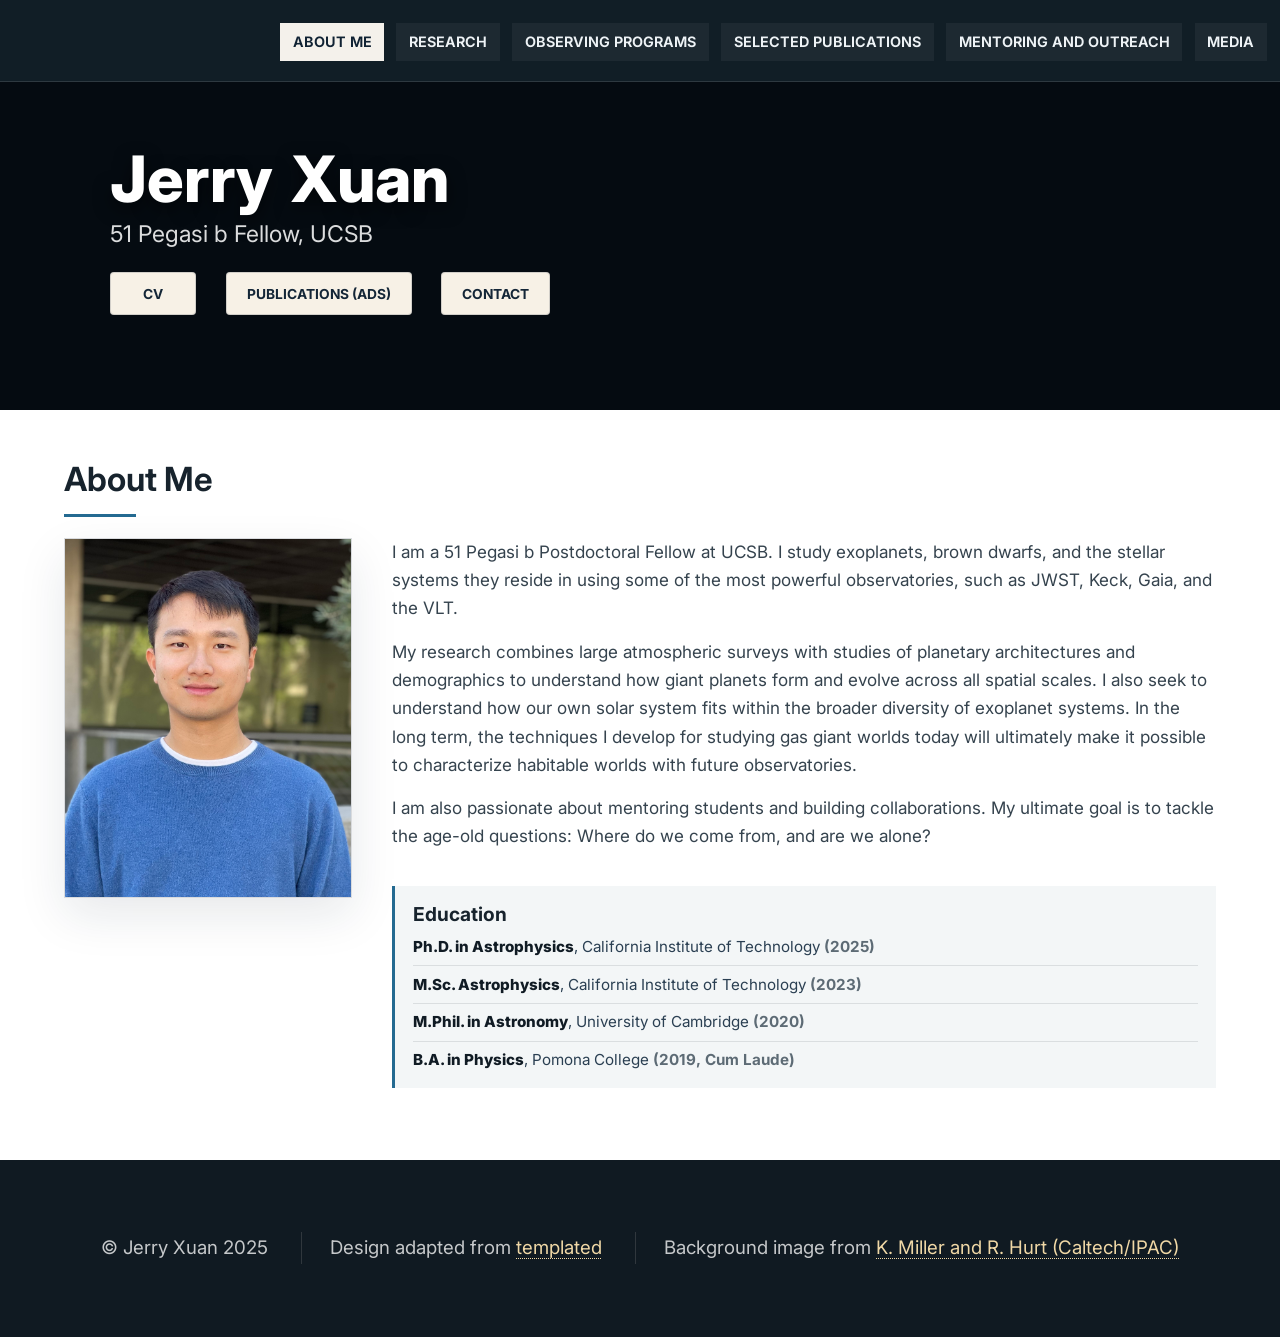
==== commit 094ed08c: "Update mentoring links and collaborations" ====
--- a/index.html
+++ b/index.html
@@ -23,7 +23,7 @@
 							<li><a href="research.html" class="tab-link">Research</a></li>
 							<li><a href="observing.html" class="tab-link">Observing Programs</a></li>
 							<li><a href="publications.html" class="tab-link">Selected Publications</a></li>
-							<li><a href="outreach.html" class="tab-link">Outreach and Mentoring</a></li>
+							<li><a href="outreach.html" class="tab-link">Mentoring and Outreach</a></li>
 							<li><a href="media.html" class="tab-link">Media</a></li>
 						</ul>
 					</nav>
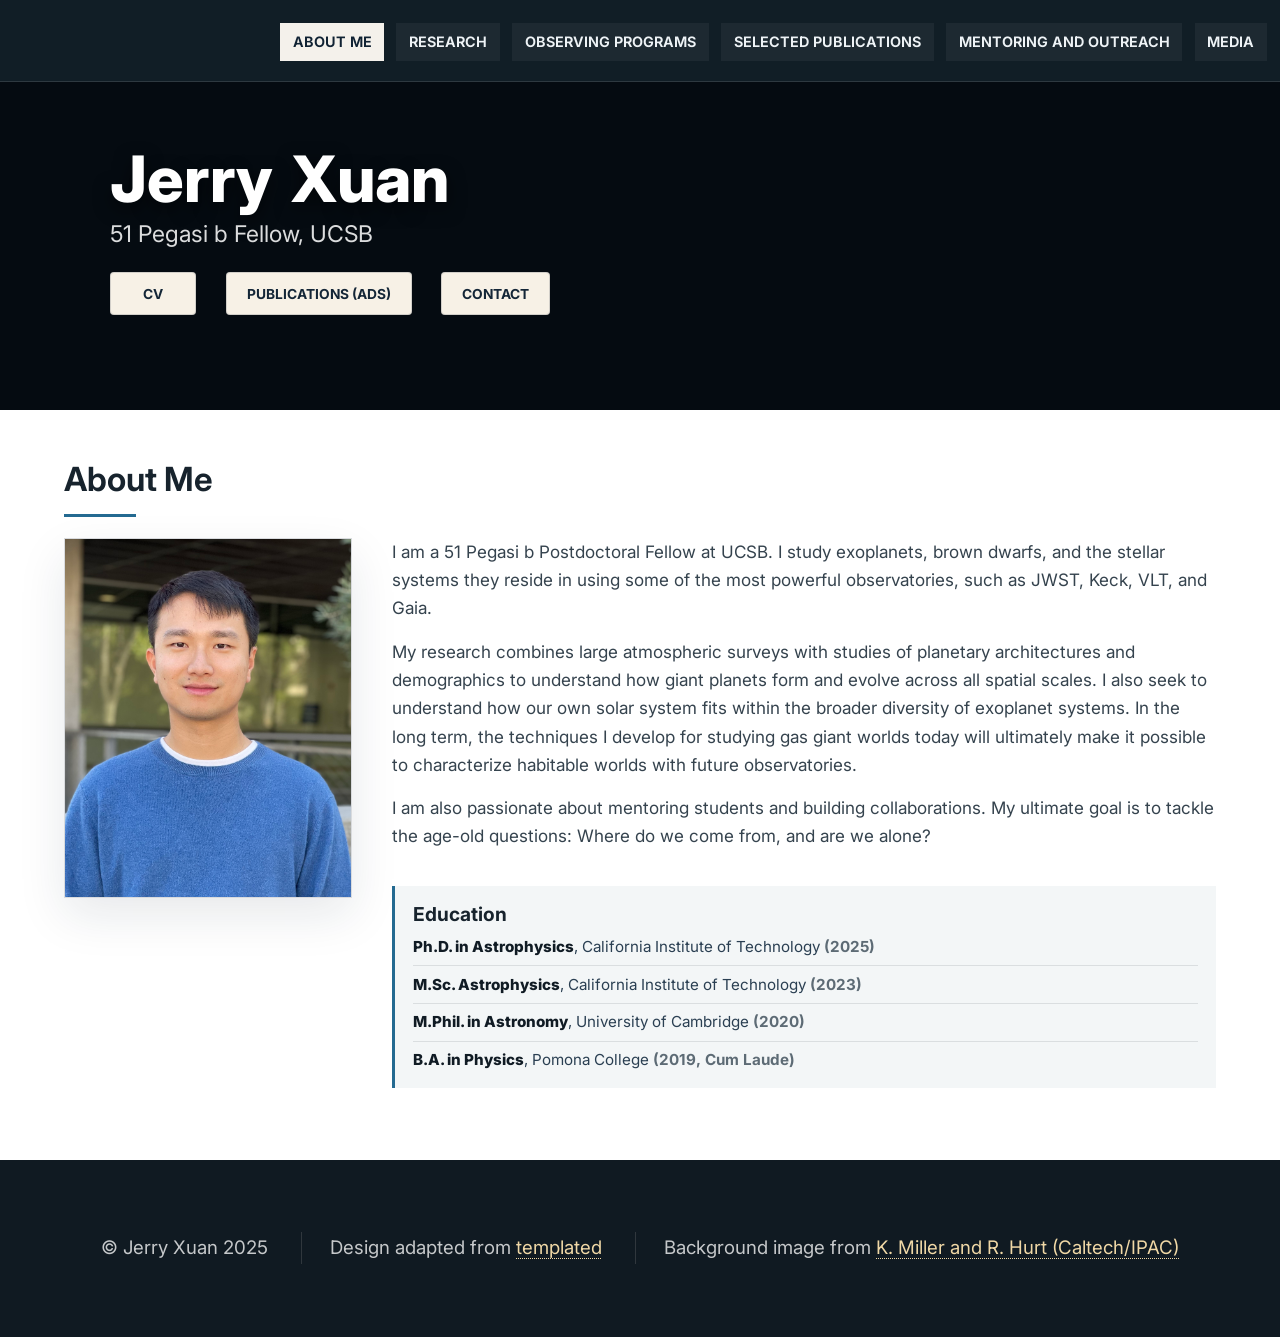
==== commit e022c803: "Reorder observatories in intro" ====
--- a/index.html
+++ b/index.html
@@ -50,7 +50,7 @@
 						<img src="images/cahill.jpg" alt="Jerry Xuan">
 					</div>
 					<div class="about-text">
-						<p>I am a 51 Pegasi b Postdoctoral Fellow at UCSB. I study exoplanets, brown dwarfs, and the stellar systems they reside in using some of the most powerful observatories, such as JWST, Keck, Gaia, and the VLT.</p>
+						<p>I am a 51 Pegasi b Postdoctoral Fellow at UCSB. I study exoplanets, brown dwarfs, and the stellar systems they reside in using some of the most powerful observatories, such as JWST, Keck, VLT, and Gaia.</p>
 						<p>My research combines large atmospheric surveys with studies of planetary architectures and demographics to understand how giant planets form and evolve across all spatial scales. I also seek to understand how our own solar system fits within the broader diversity of exoplanet systems. In the long term, the techniques I develop for studying gas giant worlds today will ultimately make it possible to characterize habitable worlds with future observatories.</p>
 						<p>I am also passionate about mentoring students and building collaborations. My ultimate goal is to tackle the age-old questions: Where do we come from, and are we alone?</p>
 					</div>
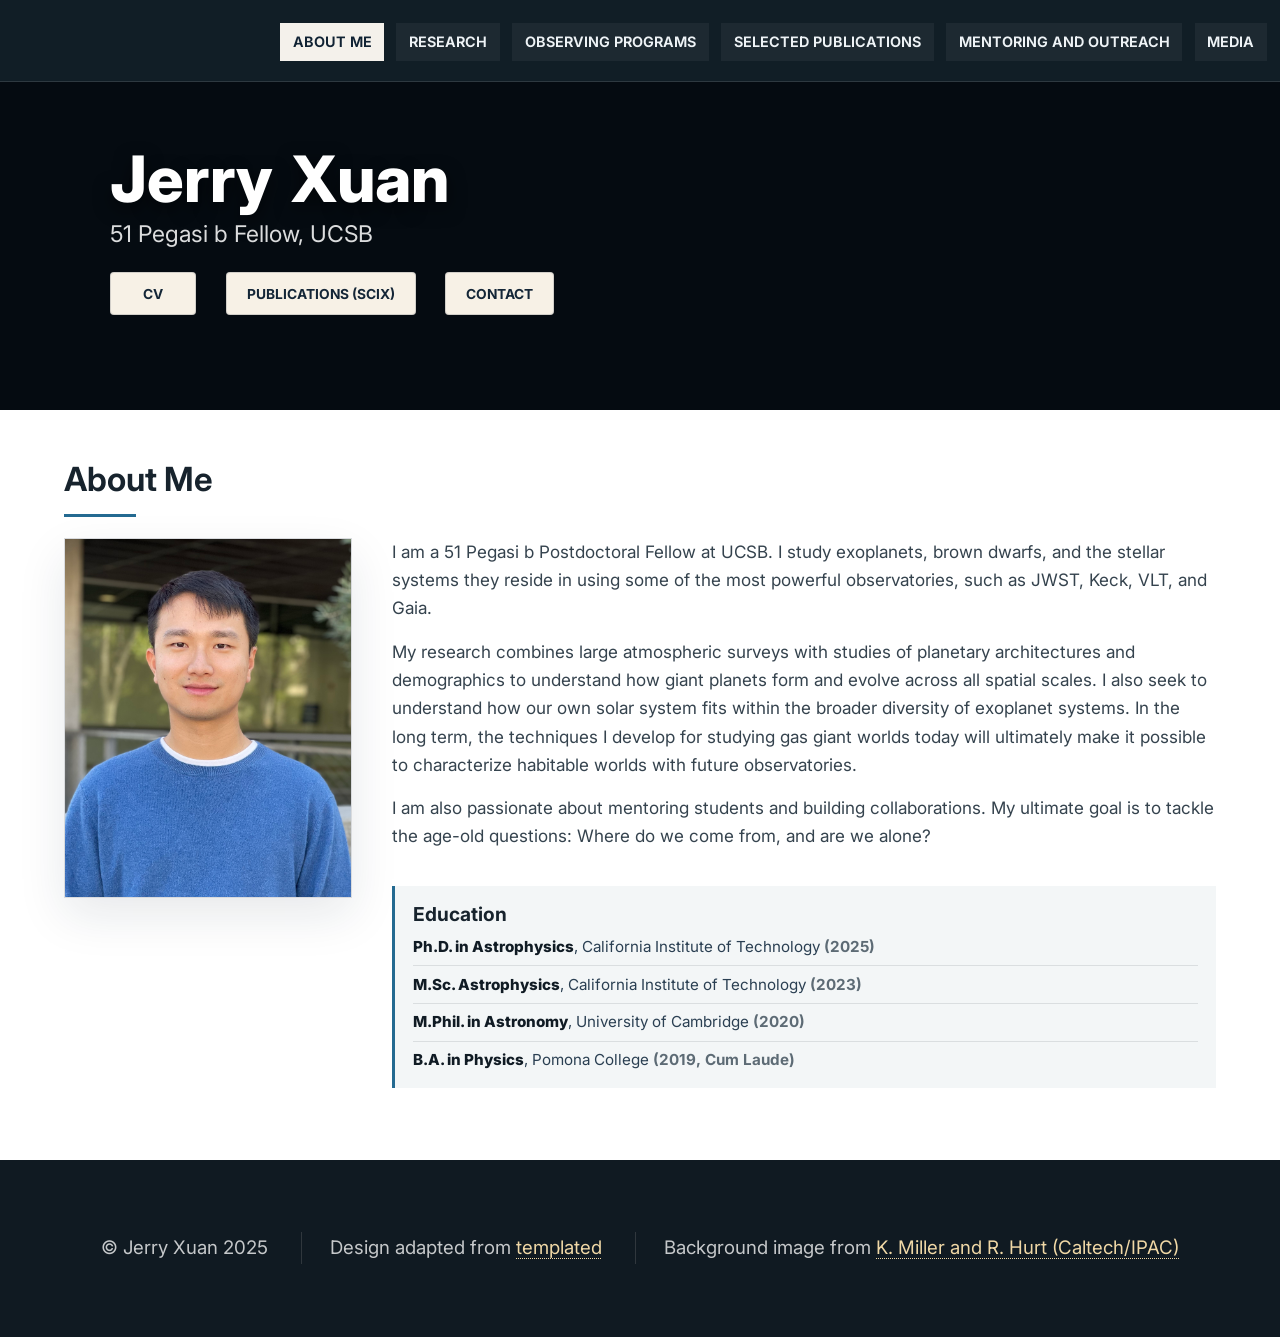
==== commit 7c4032ea: "Update TIDES research section and SciX links" ====
--- a/index.html
+++ b/index.html
@@ -34,8 +34,8 @@
 			<h2>Jerry Xuan</h2>
 			<p>51 Pegasi b Fellow, UCSB</p>
 			<ul class="actions">
-				<li><a href="CV_withbib_may2026.pdf" class="button special small">CV</a></li>
-				<li><a href="https://ui.adsabs.harvard.edu/search/p_=0&q=orcid%3A%220000-0002-6618-1137&sort=date%20desc%2C%20bibcode%20desc" class="button special small">Publications (ADS)</a></li>
+				<li><a href="CV_withbib_may2026.pdf?v=07dd983" class="button special small">CV</a></li>
+				<li><a href="https://scixplorer.org/search?p=1&amp;q=orcid%3A0000-0002-6618-1137&amp;sort=citation_count+desc&amp;sort=date+desc&amp;d=astrophysics" class="button special small">Publications (SciX)</a></li>
 				<li><a href="mailto:jxuan@ucsb.edu" class="button special small">Contact</a></li>
 			</ul>
 		</section>
--- a/assets/css/site-custom.css
+++ b/assets/css/site-custom.css
@@ -2483,6 +2483,18 @@
 	padding-top: 0.3rem;
 }
 
+#research .feature-hot-jupiter .tides-result-figure {
+	margin: 1.3rem auto 1.4rem;
+	max-width: 38.9rem;
+	width: 100%;
+}
+
+#research .feature-hot-jupiter .tides-result-figure img {
+	display: block;
+	height: auto;
+	width: 100%;
+}
+
 #research .feature-grid .feature.feature-kpic .kpic-title {
 	align-items: center;
 	display: flex;
@@ -2641,7 +2653,32 @@
 	}
 
 	#research .feature-hot-jupiter .content {
-		max-width: 92ch;
+		column-gap: var(--research-column-gap);
+		display: grid;
+		grid-template-columns: minmax(0, min(38.9rem, 52%)) minmax(0, 1fr);
+		max-width: none;
+	}
+
+	#research .feature-hot-jupiter .content > header,
+	#research .feature-hot-jupiter .content > .key-results {
+		grid-column: 1 / -1;
+	}
+
+	#research .feature-hot-jupiter .content > .tides-result-figure {
+		align-self: start;
+		grid-column: 1;
+		grid-row: 3 / span 10;
+		justify-self: stretch;
+		margin: 0;
+	}
+
+	#research .feature-hot-jupiter .content > p,
+	#research .feature-hot-jupiter .content > .actions {
+		grid-column: 2;
+	}
+
+	#research .feature-hot-jupiter .content > p {
+		margin-top: 0;
 	}
 }
 
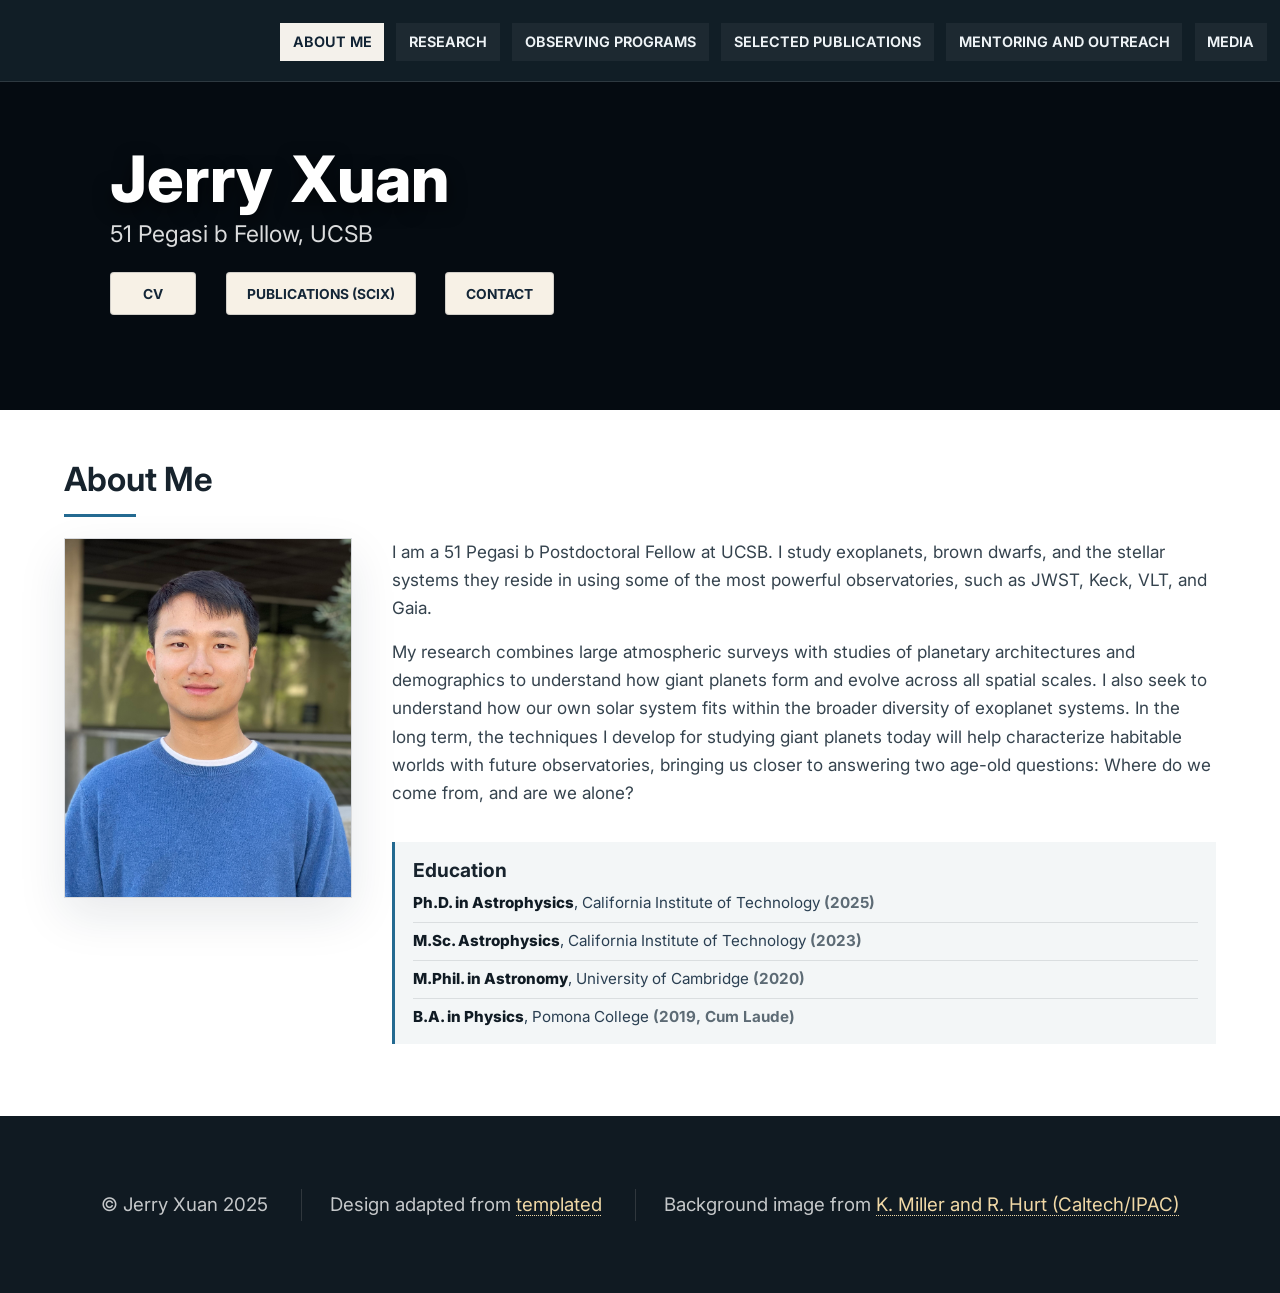
==== commit c5a37de1: "Refine website introduction" ====
--- a/index.html
+++ b/index.html
@@ -34,7 +34,7 @@
 			<h2>Jerry Xuan</h2>
 			<p>51 Pegasi b Fellow, UCSB</p>
 			<ul class="actions">
-				<li><a href="CV_withbib_may2026.pdf?v=07dd983" class="button special small">CV</a></li>
+				<li><a href="cv_bib_current.pdf" class="button special small">CV</a></li>
 				<li><a href="https://scixplorer.org/search?p=1&amp;q=orcid%3A0000-0002-6618-1137&amp;sort=citation_count+desc&amp;sort=date+desc&amp;d=astrophysics" class="button special small">Publications (SciX)</a></li>
 				<li><a href="mailto:jxuan@ucsb.edu" class="button special small">Contact</a></li>
 			</ul>
@@ -51,8 +51,7 @@
 					</div>
 					<div class="about-text">
 						<p>I am a 51 Pegasi b Postdoctoral Fellow at UCSB. I study exoplanets, brown dwarfs, and the stellar systems they reside in using some of the most powerful observatories, such as JWST, Keck, VLT, and Gaia.</p>
-						<p>My research combines large atmospheric surveys with studies of planetary architectures and demographics to understand how giant planets form and evolve across all spatial scales. I also seek to understand how our own solar system fits within the broader diversity of exoplanet systems. In the long term, the techniques I develop for studying gas giant worlds today will ultimately make it possible to characterize habitable worlds with future observatories.</p>
-						<p>I am also passionate about mentoring students and building collaborations. My ultimate goal is to tackle the age-old questions: Where do we come from, and are we alone?</p>
+						<p>My research combines large atmospheric surveys with studies of planetary architectures and demographics to understand how giant planets form and evolve across all spatial scales. I also seek to understand how our own solar system fits within the broader diversity of exoplanet systems. In the long term, the techniques I develop for studying giant planets today will help characterize habitable worlds with future observatories, bringing us closer to answering two age-old questions: Where do we come from, and are we alone?</p>
 					</div>
 					<div class="education-section">
 						<h3>Education</h3>
